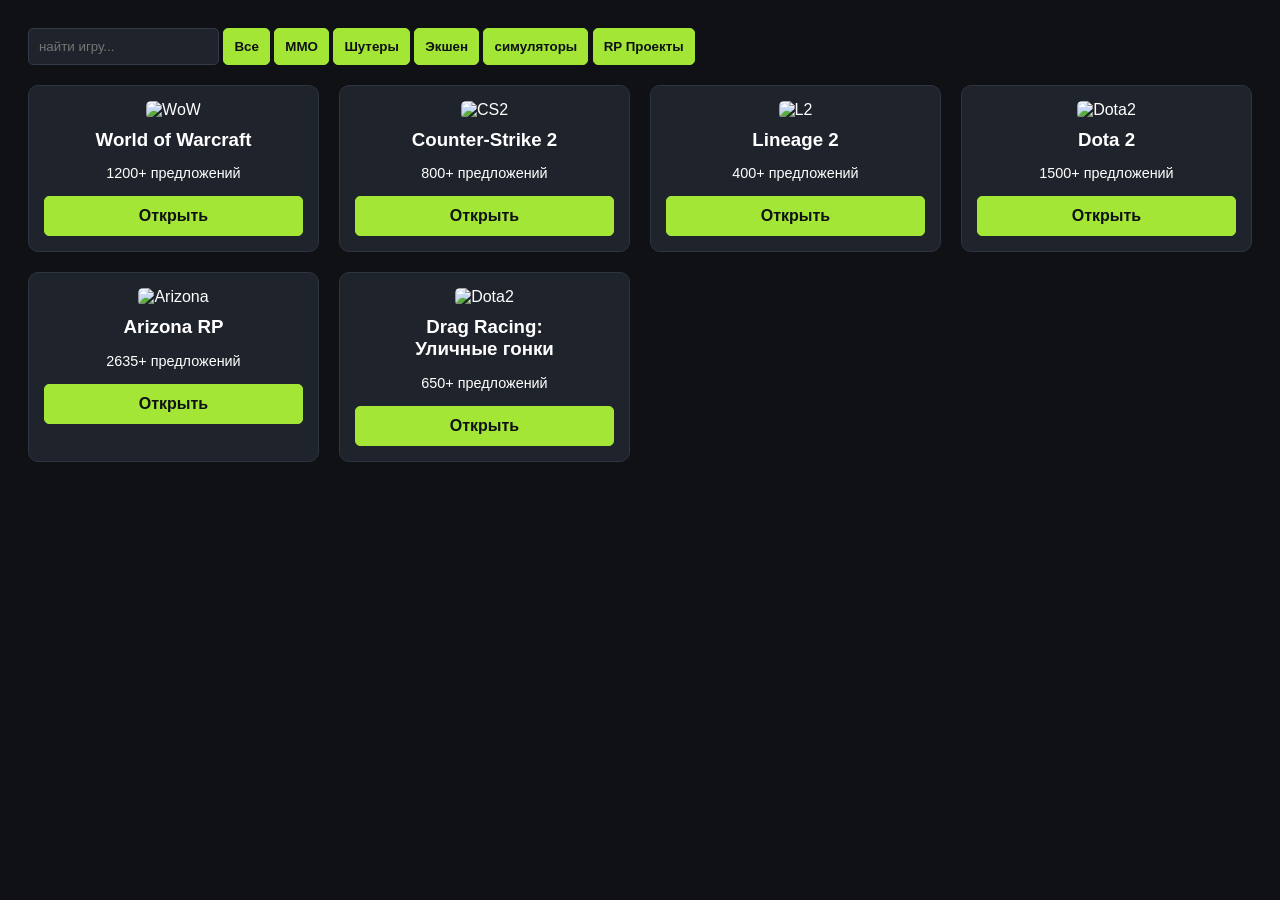
==== index.html @ 4b2c0b20 "Create index.html" ====
<!DOCTYPE html>
<html lang="en">
<head>
    <meta charset="UTF-8">
    <meta name="viewport" content="width=device-width, initial-scale=1.0">
    <title>catalog</title>
    <link rel="stylesheet" href="style.css">
</head>
<body>
    
   
    <div class="panel">
        <input type="text" id="search" placeholder="найти игру..."> 
        <button class="btn" id="active">Все</button>
        <button class="btn">MMO</button>
        <button class="btn">Шутеры</button>
        <button class="btn">Экшен</button>
        <button class="btn">симуляторы</button>
        <button class="btn">RP Проекты</button>
    </div>


    <div class="catalog">
        
        <div class="card">
            <img src="https://placeholder.com" alt="WoW">
            <h3>World of Warcraft</h3>
            <p>1200+ предложений</p>
            <a href="#"class="btn">Открыть</a>
        </div>


        <div class="card">
            <img src="https://placeholder.com" alt="CS2">
            <h3>Counter-Strike 2</h3>
            <p>800+ предложений</p>
            <a href="#" class="btn">Открыть</a>
        </div>

        
        <div class="card">
            <img src="https://placeholder.com" alt="L2">
            <h3>Lineage 2</h3>
            <p>400+ предложений</p>
            <a href="#" class="btn">Открыть</a>
        </div>


        <div class="card">
            <img src="https://placeholder.com" alt="Dota2">
            <h3>Dota 2</h3>
            <p>1500+ предложений</p>
            <a href="#" class="btn">Открыть</a>
        </div>

        <div class="card">
            <img src="https://placeholder.com" alt="Arizona">
            <h3>Arizona RP</h3>
            <p>2635+ предложений</p>
            <a href="#" class="btn">Открыть</a>
        </div>

        <div class="card">
            <img src="https://placeholder.com" alt="Dota2">
            <h3>Drag Racing:<br>Уличные гонки</h3>
            <p>650+ предложений</p>
            <a href="#" class="btn">Открыть</a>
        </div>
    </div>

        

</body>
</html>
---- style.css ----
body {
    background: #0f1115; 
    color: #fff;
    font-family: sans-serif;
    padding: 20px;
}


.panel {
    margin-bottom: 20px;
}

#search, .btn {
    padding: 10px;
    background: #1f232b;
    color: #fff;
    border: 1px solid #333a47;
    border-radius: 5px;
    cursor: pointer;
    outline: none;
}


#search:focus {
    border-color: #a3e635;
}


.btn .active {
    background: #42453e; 
    color: #0f1115; 
    font-weight: bold;
    border-color: #a3e635;
    transition: 1s;
}

.btn {
    background: #a3e635; 
    color: #0f1115; 
    font-weight: bold;
    border-color: #a3e635;
    transition: 0.8s;
}


.catalog {
    display: grid;
    grid-template-columns: repeat(auto-fill, minmax(250px, 1fr));
    gap: 20px;
}


.card {
    background: #1f232b;
    padding: 15px;
    border-radius: 10px;
    text-align: center;
    border: 1px solid #2d3442;
}

.card img {
    width: 100%;
    border-radius: 5px;
}

.card h3 {
    margin: 10px 0 5px 0;
}

.card p {
    color: #ffffff; 
    margin-bottom: 15px;
    font-size: 0.9rem;
}

.card a {
    display: block;
    background: #a3e635;
    color: #0f1115;
    text-decoration: none;
    padding: 10px;
    border-radius: 5px;
    font-weight: bold;
}

.btn:hover{
    box-shadow: 0 0 20px #93e202b0;
    transition: 0.9s;
}
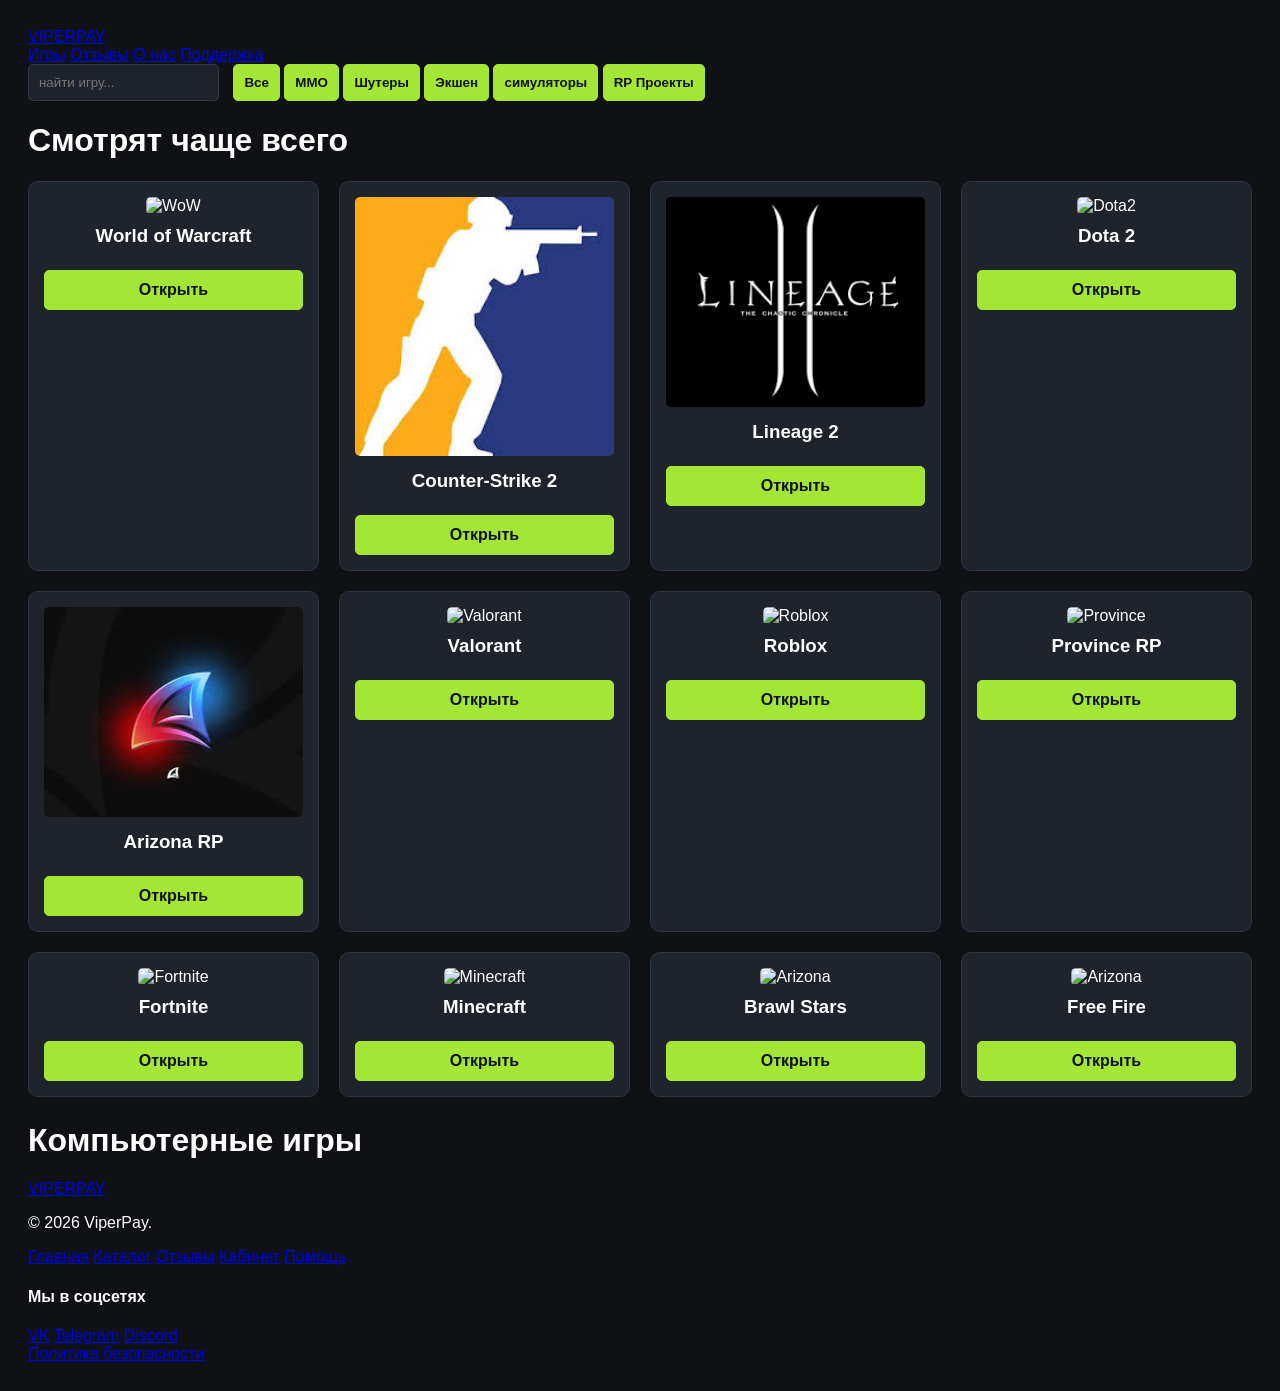
==== commit 1bde32f4: "Update index.html" ====
--- a/index.html
+++ b/index.html
@@ -3,72 +3,171 @@
 <head>
     <meta charset="UTF-8">
     <meta name="viewport" content="width=device-width, initial-scale=1.0">
+    <meta name="view-transition" content="same-origin">
     <title>catalog</title>
     <link rel="stylesheet" href="style.css">
 </head>
 <body>
     
-   
+    <header class="header">
+        <div class="wrap">
+            <div class="left">
+                <a href="index.html" class="logo">VIPER<span>PAY</span></a>
+                <nav class="nav">
+                    <a href="https://slavarubius.github.io/Project_Slava/" class="link">Игры</a>
+                    <a href="feedback.html" class="link">Отзывы</a>
+                    <a href="#about" class="link">О нас</a>
+                    <a href="help.html" class="link">Поддержка</a>
+                </nav>
+            </div>
+    </header>
+
+
+  
     <div class="panel">
-        <input type="text" id="search" placeholder="найти игру..."> 
-        <button class="btn" id="active">Все</button>
-        <button class="btn">MMO</button>
+        
+      <input type="text" id="search" placeholder="найти игру..."> 
+        <button class="btn" id="active" style="margin-left: 10px;">Все</button>
+        <button class="btn">MMO</button>  
         <button class="btn">Шутеры</button>
-        <button class="btn">Экшен</button>
-        <button class="btn">симуляторы</button>
-        <button class="btn">RP Проекты</button>
+        <button class="btn">Экшен</button> 
+        <button class="btn">симуляторы</button> 
+        <button class="btn">RP Проекты</button> 
     </div>
 
+    <div class="Popular-games">
+        <H1>Смотрят чаще всего</H1>
+    </div>
+    <section class="catalog">     
+            <div class="card">
+             <img class="img" src="https://upload.wikimedia.org/wikipedia/ru/8/85/World_of_Warcraft_Classic_Logo.png" alt="WoW">
+                <h3>World of Warcraft</h3>
+                  <br>
+                <a href="#"class="btn">Открыть</a>
+            </div>
 
-    <div class="catalog">
-        
-        <div class="card">
-            <img src="https://placeholder.com" alt="WoW">
-            <h3>World of Warcraft</h3>
-            <p>1200+ предложений</p>
-            <a href="#"class="btn">Открыть</a>
+
+            <div class="card">
+                <img  class="img" src="[data-uri]" alt="CS2">
+                <h3>Counter-Strike 2</h3>
+                 <br>
+                <a href="#" class="btn">Открыть</a>
+            </div>
+
+            
+            <div class="card">
+                <img class="img" src="[data-uri]" alt="L2">
+                <h3>Lineage 2</h3>
+                 <br>
+                <a href="#" class="btn">Открыть</a>
+            </div>
+
+
+            <div class="card">
+                <img class="img" src="https://fonzon.club/uploads/posts/2022-01/1643559161_3-fonzon-club-p-dota-2-logo-png-prozrachnii-fon-10.jpg" alt="Dota2">
+                <h3>Dota 2</h3>
+                 <br>
+                <a href="#" class="btn">Открыть</a>
+            </div>
+
+            <div class="card">
+                <img class="img" src="[data-uri]" alt="Arizona">
+                <h3>Arizona RP</h3>
+                 <br>
+                <a href="#" class="btn">Открыть</a>
+            </div>
+
+            <div class="card">
+                <img class="img" src="https://png.klev.club/uploads/posts/2024-06/png-klev-club-rgan-p-valorant-znachok-png-5.png" alt="Valorant">
+                <h3>Valorant</h3> <br>
+                <a href="#" class="btn">Открыть</a>
+            </div>  
+
+            <div class="card">
+                <img class="img" src="https://encrypted-tbn0.gstatic.com/images?q=tbn:ANd9GcQMB0Ao48cVTrqY8vsLIRuGpbo5q9lu9hfQsw&s" alt="Roblox">
+                <h3>Roblox</h3> <br>
+                <a href="#" class="btn">Открыть</a>
+            </div>  
+
+            <div class="card">
+                <img class="img" src="https://i.ytimg.com/vi/LfXnU1hqDgE/maxresdefault.jpg" alt="Province">
+                <h3>Province RP</h3> <br>
+                <a href="#" class="btn">Открыть</a>
+            </div>  
+
+            <div class="card">
+                <img class="img" src="https://avatars.mds.yandex.net/i?id=728f908ea3b6085f524be72171b71896e7c4beca-13312065-images-thumbs&n=13" alt="Fortnite">
+                <h3>Fortnite</h3> <br>
+                <a href="#" class="btn">Открыть</a>
+            </div>  
+
+            <div class="card">
+                <img class="img" src="https://preview.redd.it/variations-to-the-minecraft-logo-v0-0dzqovtefeqd1.png?width=1080&crop=smart&auto=webp&s=e5fe1b8b9ab1a689dd6059f087caca969401592f" alt="Minecraft">
+                <h3>Minecraft</h3> <br>
+                <a href="#" class="btn">Открыть</a>
+            </div>  
+            
+            <div class="card">
+                <img class="img" src="https://i.playerok.com/GyNqXXlEl8W5LKMbXSXxcNw9E55RInogqVWW5LWoE-E/rs:fill:0:2000:0/g:no/quality:99/czM6Ly9wbGF5ZXJvay8vaW1hZ2VzLzFmMTNlNTljLTNlOTYtNjNhMC1lZTJhLTUxYzk3M2U0NjAyZC53ZWJw.png" alt="Arizona">
+                <h3>Brawl Stars</h3>
+                 <br>
+                <a href="#" class="btn">Открыть</a>
+            </div>
+
+            <div class="card">
+                <img class="img" src="https://i.playerok.com/Ej0QDYqDrho1A6PcsnWP2-ifBscHA1a0pT4KQ4JDSMA/rs:fill:0:2000:0/g:no/quality:99/czM6Ly9wbGF5ZXJvay8vaW1hZ2VzLzFmMTM5OTQxLTAzNzItNmFmMC03Mzg5LTM2MTVkOTIyOTE4My53ZWJw.png" alt="Arizona">
+                <h3>Free Fire</h3>
+                 <br>
+                <a href="#" class="btn">Открыть</a>
+            </div>
+    </section>
+        <div style="margin-top: 25px;"   class="Popular-games">
+            <H1>Компьютерные игры</H1>
         </div>
 
-
-        <div class="card">
-            <img src="https://placeholder.com" alt="CS2">
-            <h3>Counter-Strike 2</h3>
-            <p>800+ предложений</p>
-            <a href="#" class="btn">Открыть</a>
-        </div>
-
-        
-        <div class="card">
-            <img src="https://placeholder.com" alt="L2">
-            <h3>Lineage 2</h3>
-            <p>400+ предложений</p>
-            <a href="#" class="btn">Открыть</a>
-        </div>
+    <section class>
 
 
-        <div class="card">
-            <img src="https://placeholder.com" alt="Dota2">
-            <h3>Dota 2</h3>
-            <p>1500+ предложений</p>
-            <a href="#" class="btn">Открыть</a>
+
+
+
+
+
+
+
+
+
+
+
+
+    </section>
+   
+    <footer class="footer">
+        <div class="wrap">
+            <div class="info">
+                <a href="index.html" class="logo">VIPER<span>PAY</span></a>
+                <p class="copy">© 2026 ViperPay.</p>
+            </div>
+            
+            <div class="pages">
+                <a href="index.html">Главная</a>
+                <a href="catalog.html">Каталог</a>
+                <a href="feedback.html">Отзывы</a>
+                <a href="akk.html">Кабинет</a>
+                <a href="help.html">Помощь</a>
+            </div>
+
+            <div class="social">
+                <h4>Мы в соцсетях</h4>
+                <div class="icons">
+                    <a href="#">VK</a>
+                    <a href="#">Telegram</a>
+                    <a href="#">Discord</a>
+                </div>
+                <a href="#" class="policy">Политика безопасности</a>
+            </div>
         </div>
-
-        <div class="card">
-            <img src="https://placeholder.com" alt="Arizona">
-            <h3>Arizona RP</h3>
-            <p>2635+ предложений</p>
-            <a href="#" class="btn">Открыть</a>
-        </div>
-
-        <div class="card">
-            <img src="https://placeholder.com" alt="Dota2">
-            <h3>Drag Racing:<br>Уличные гонки</h3>
-            <p>650+ предложений</p>
-            <a href="#" class="btn">Открыть</a>
-        </div>
-    </div>
-
-        
+    </footer>     
 
 </body>
 </html>
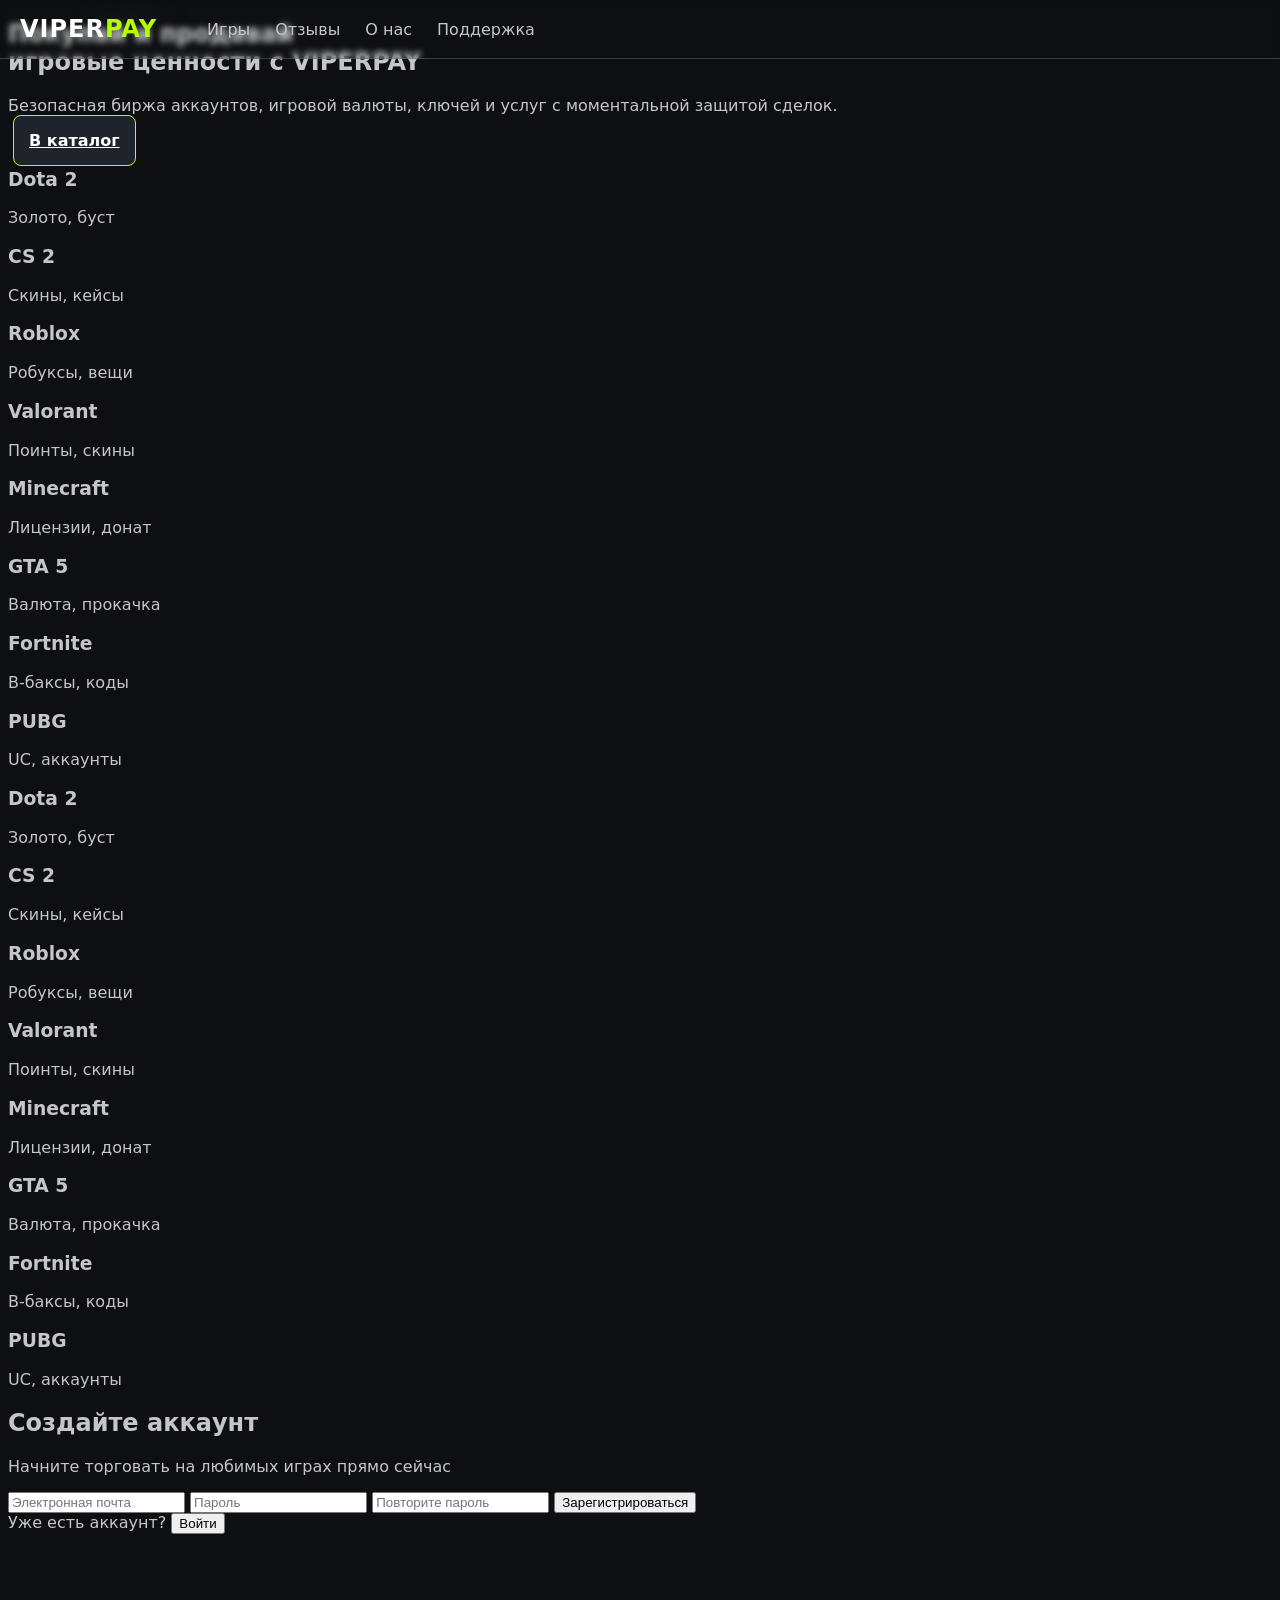
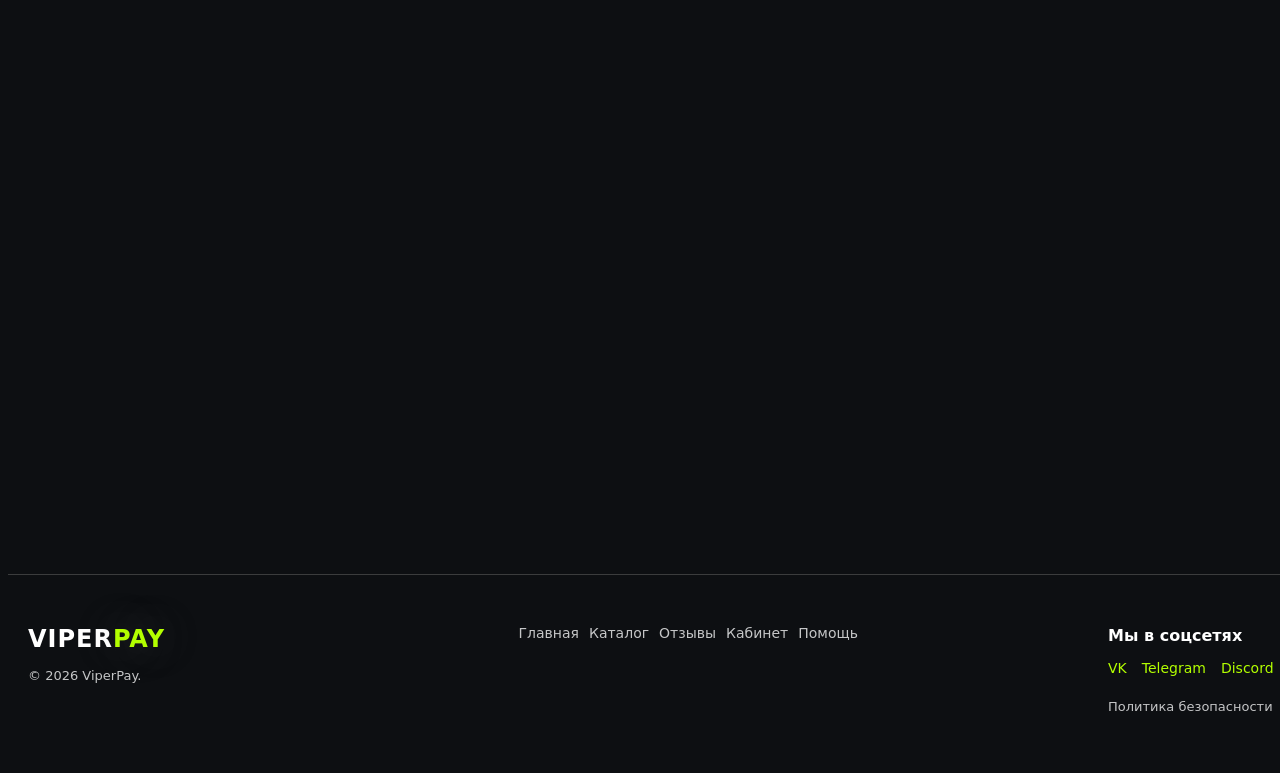
==== commit 5558cfa7: "Create index.html" ====
--- a/index.html
+++ b/index.html
@@ -4,17 +4,28 @@
     <meta charset="UTF-8">
     <meta name="viewport" content="width=device-width, initial-scale=1.0">
     <meta name="view-transition" content="same-origin">
-    <title>catalog</title>
+    <title>Document</title>
+</head>
+<body>
+
+
+    <!DOCTYPE html>
+<html lang="ru">
+<head>
+    <meta charset="UTF-8">
+    <meta name="viewport" content="width=device-width, initial-scale=1.0">
+    <title>ViperPay — Биржа игровых аккаунтов</title>
     <link rel="stylesheet" href="style.css">
 </head>
 <body>
-    
+
+    <!-- Шапка сайта -->
     <header class="header">
         <div class="wrap">
             <div class="left">
                 <a href="index.html" class="logo">VIPER<span>PAY</span></a>
                 <nav class="nav">
-                    <a href="https://slavarubius.github.io/Project_Slava/" class="link">Игры</a>
+                    <a href="catalog.html" class="link">Игры</a>
                     <a href="feedback.html" class="link">Отзывы</a>
                     <a href="#about" class="link">О нас</a>
                     <a href="help.html" class="link">Поддержка</a>
@@ -22,126 +33,74 @@
             </div>
     </header>
 
-
-  
-    <div class="panel">
-        
-      <input type="text" id="search" placeholder="найти игру..."> 
-        <button class="btn" id="active" style="margin-left: 10px;">Все</button>
-        <button class="btn">MMO</button>  
-        <button class="btn">Шутеры</button>
-        <button class="btn">Экшен</button> 
-        <button class="btn">симуляторы</button> 
-        <button class="btn">RP Проекты</button> 
-    </div>
-
-    <div class="Popular-games">
-        <H1>Смотрят чаще всего</H1>
-    </div>
-    <section class="catalog">     
-            <div class="card">
-             <img class="img" src="https://upload.wikimedia.org/wikipedia/ru/8/85/World_of_Warcraft_Classic_Logo.png" alt="WoW">
-                <h3>World of Warcraft</h3>
-                  <br>
-                <a href="#"class="btn">Открыть</a>
-            </div>
-
-
-            <div class="card">
-                <img  class="img" src="[data-uri]" alt="CS2">
-                <h3>Counter-Strike 2</h3>
-                 <br>
-                <a href="#" class="btn">Открыть</a>
-            </div>
-
-            
-            <div class="card">
-                <img class="img" src="[data-uri]" alt="L2">
-                <h3>Lineage 2</h3>
-                 <br>
-                <a href="#" class="btn">Открыть</a>
-            </div>
-
-
-            <div class="card">
-                <img class="img" src="https://fonzon.club/uploads/posts/2022-01/1643559161_3-fonzon-club-p-dota-2-logo-png-prozrachnii-fon-10.jpg" alt="Dota2">
-                <h3>Dota 2</h3>
-                 <br>
-                <a href="#" class="btn">Открыть</a>
-            </div>
-
-            <div class="card">
-                <img class="img" src="[data-uri]" alt="Arizona">
-                <h3>Arizona RP</h3>
-                 <br>
-                <a href="#" class="btn">Открыть</a>
-            </div>
-
-            <div class="card">
-                <img class="img" src="https://png.klev.club/uploads/posts/2024-06/png-klev-club-rgan-p-valorant-znachok-png-5.png" alt="Valorant">
-                <h3>Valorant</h3> <br>
-                <a href="#" class="btn">Открыть</a>
-            </div>  
-
-            <div class="card">
-                <img class="img" src="https://encrypted-tbn0.gstatic.com/images?q=tbn:ANd9GcQMB0Ao48cVTrqY8vsLIRuGpbo5q9lu9hfQsw&s" alt="Roblox">
-                <h3>Roblox</h3> <br>
-                <a href="#" class="btn">Открыть</a>
-            </div>  
-
-            <div class="card">
-                <img class="img" src="https://i.ytimg.com/vi/LfXnU1hqDgE/maxresdefault.jpg" alt="Province">
-                <h3>Province RP</h3> <br>
-                <a href="#" class="btn">Открыть</a>
-            </div>  
-
-            <div class="card">
-                <img class="img" src="https://avatars.mds.yandex.net/i?id=728f908ea3b6085f524be72171b71896e7c4beca-13312065-images-thumbs&n=13" alt="Fortnite">
-                <h3>Fortnite</h3> <br>
-                <a href="#" class="btn">Открыть</a>
-            </div>  
-
-            <div class="card">
-                <img class="img" src="https://preview.redd.it/variations-to-the-minecraft-logo-v0-0dzqovtefeqd1.png?width=1080&crop=smart&auto=webp&s=e5fe1b8b9ab1a689dd6059f087caca969401592f" alt="Minecraft">
-                <h3>Minecraft</h3> <br>
-                <a href="#" class="btn">Открыть</a>
-            </div>  
-            
-            <div class="card">
-                <img class="img" src="https://i.playerok.com/GyNqXXlEl8W5LKMbXSXxcNw9E55RInogqVWW5LWoE-E/rs:fill:0:2000:0/g:no/quality:99/czM6Ly9wbGF5ZXJvay8vaW1hZ2VzLzFmMTNlNTljLTNlOTYtNjNhMC1lZTJhLTUxYzk3M2U0NjAyZC53ZWJw.png" alt="Arizona">
-                <h3>Brawl Stars</h3>
-                 <br>
-                <a href="#" class="btn">Открыть</a>
-            </div>
-
-            <div class="card">
-                <img class="img" src="https://i.playerok.com/Ej0QDYqDrho1A6PcsnWP2-ifBscHA1a0pT4KQ4JDSMA/rs:fill:0:2000:0/g:no/quality:99/czM6Ly9wbGF5ZXJvay8vaW1hZ2VzLzFmMTM5OTQxLTAzNzItNmFmMC03Mzg5LTM2MTVkOTIyOTE4My53ZWJw.png" alt="Arizona">
-                <h3>Free Fire</h3>
-                 <br>
-                <a href="#" class="btn">Открыть</a>
-            </div>
-    </section>
-        <div style="margin-top: 25px;"   class="Popular-games">
-            <H1>Компьютерные игры</H1>
-        </div>
-
-    <section class>
+ 
 
 
 
+    <main class="main">
+        
+        
+        <section class="hero">
+          <div class="box">
+             <h1>Покупай и продавай <br> игровые ценности  с VIPER<span>PAY</span></h1>
+             <p>Безопасная биржа аккаунтов, игровой валюты, ключей и услуг с моментальной защитой сделок.</p>
+             <a href="https://slavarubius.github.io/Project_Slava" class="btn">В каталог</a>
+          </div>
+        </section>
+
+       
+        <section class="games">
+            <div class="line">
+          
+                <div class="track">
+                    <div class="item"><h3>Dota 2</h3><p>Золото, буст</p></div>
+                    <div class="item"><h3>CS 2</h3><p>Скины, кейсы</p></div>
+                    <div class="item"><h3>Roblox</h3><p>Робуксы, вещи</p></div>
+                    <div class="item"><h3>Valorant</h3><p>Поинты, скины</p></div>
+                    <div class="item"><h3>Minecraft</h3><p>Лицензии, донат</p></div>
+                    <div class="item"><h3>GTA 5</h3><p>Валюта, прокачка</p></div>
+                    <div class="item"><h3>Fortnite</h3><p>В-баксы, коды</p></div>
+                    <div class="item"><h3>PUBG</h3><p>UC, аккаунты</p></div>
+                </div>
+           
+                <div class="track">
+                    <div class="item"><h3>Dota 2</h3><p>Золото, буст</p></div>
+                    <div class="item"><h3>CS 2</h3><p>Скины, кейсы</p></div>
+                    <div class="item"><h3>Roblox</h3><p>Робуксы, вещи</p></div>
+                    <div class="item"><h3>Valorant</h3><p>Поинты, скины</p></div>
+                    <div class="item"><h3>Minecraft</h3><p>Лицензии, донат</p></div>
+                    <div class="item"><h3>GTA 5</h3><p>Валюта, прокачка</p></div>
+                    <div class="item"><h3>Fortnite</h3><p>В-баксы, коды</p></div>
+                    <div class="item"><h3>PUBG</h3><p>UC, аккаунты</p></div>
+                </div>
+            </div>
+        </section>
 
 
+     
+        <section class="auth">
+            <div class="form">
+                <h1>Создайте аккаунт</h1>
+                <p>Начните торговать на любимых играх прямо сейчас</p>
+                
+                <form action="#" method="POST">
+                    <input type="email" placeholder="Электронная почта" required>
+                    <input type="password" placeholder="Пароль" required>
+                    <input type="password" placeholder="Повторите пароль" required>
+                    <button type="submit" class="submit">Зарегистрироваться</button>
+                    <div class="login">
+                </form>
+            </div>
+
+            <div class="login">
+                <span>Уже есть аккаунт?</span>
+                <button type="button" class="in">Войти</button>
+            </div>
+        </section>
+
+    </main>
 
 
-
-
-
-
-
-
-
-    </section>
-   
     <footer class="footer">
         <div class="wrap">
             <div class="info">
@@ -167,7 +126,15 @@
                 <a href="#" class="policy">Политика безопасности</a>
             </div>
         </div>
-    </footer>     
+    </footer>
+
+    
+</body>
+</html>
 
 </body>
 </html>
+
+
+
+
--- a/style.css
+++ b/style.css
@@ -1,29 +1,104 @@
+html {
+    scroll-behavior: smooth;
+}
 
 body {
-    background: #0f1115; 
-    color: #fff;
+
     font-family: sans-serif;
     padding: 20px;
-}
-
+    min-width: 450px;
+    background-color: #0d0f12;
+    color: #c5c6c7;
+    font-family: system-ui, sans-serif;
+    overflow-x: hidden;
+}
+
+
+.header { 
+    background-color:  #040505be;
+    border-bottom: 1px solid #64646488;
+    position: fixed;
+    top: 0;
+    left: 0;
+    width: 100%;
+    z-index: 100;
+    position: left; 
+     background-color: rgba(255, 255, 255, 0); 
+  backdrop-filter: blur(3px); 
+  -webkit-backdrop-filter: blur(20px); 
+  
+}
+.header .wrap {
+    max-width: 50000px;
+    margin: 0 auto;
+    padding: 15px 20px;
+    display: flex;
+    justify-content: space-between;
+    align-items: center;
+}
+.header .left {
+    display: flex;
+    align-items: center;
+    gap: 50px;
+}
+.logo {
+    font-size: 24px;
+    font-weight: 800;
+    color: #ffffff;
+    text-decoration: none;
+    letter-spacing: 1px;
+}
+.logo span {
+    color: #b3ff00;
+    text-shadow: 0 0 40px rgba(131, 131, 131, 0.432);
+}
+.nav {
+    display: flex;
+    gap: 25px;
+}
+.link {
+    color: #c5c6c7;
+    text-decoration: none;
+    font-weight: 500;
+    transition: color 0.3s;
+}
+.link:hover {
+    color: #b3ff00;
+}
 
 .panel {
-    margin-bottom: 20px;
+    margin-top: 90px;
+}
+
+    
+
+
+.Popular-games H1 {
+    font-size: 24px;
+    font-weight: 800;
+    color: #ffffff;
+    text-decoration: none;
+    letter-spacing: 1px;
 }
 
 #search, .btn {
-    padding: 10px;
+    padding: 15px;
     background: #1f232b;
     color: #fff;
     border: 1px solid #333a47;
     border-radius: 5px;
     cursor: pointer;
     outline: none;
+    margin-left: 5px;
+    transition: 0.7s;
 }
 
 
 #search:focus {
-    border-color: #a3e635;
+    border-color:  #b3ff00;
+    padding: 21px;
+  transition: 0.5s;
+  box-shadow:0 0 20px #b3ff006b;
 }
 
 
@@ -31,16 +106,26 @@
     background: #42453e; 
     color: #0f1115; 
     font-weight: bold;
-    border-color: #a3e635;
+    border-color:  #b3ff00;
     transition: 1s;
 }
 
 .btn {
-    background: #a3e635; 
-    color: #0f1115; 
+    background: transparent;
+    gap: 20%;
+    color:  #ffffff;
+    padding: 15px;
+    border-radius: 8px;
+    font-size: 16px;
+    cursor: pointer;
+    transition:  0.6s;
+    font-weight: 800;
+    background: #1f232b ; 
+    color: #ffffff; 
     font-weight: bold;
-    border-color: #a3e635;
+    border-color:  #b3ff00;
     transition: 0.8s;
+   margin-right: 8px;
 }
 
 
@@ -48,13 +133,37 @@
     display: grid;
     grid-template-columns: repeat(auto-fill, minmax(250px, 1fr));
     gap: 20px;
-}
-
-
+    margin-top: 25px;
+    
+}
+.img { 
+width: 259.44px;
+height: 125px;
+border-radius: 40%;
+mix-blend-mode: lighten;
+}
+.card .btn{
+    display: flex;
+    margin-top: 45px;
+    justify-content: center;
+    background: transparent;
+    color:  #ffffff;
+    padding: 14px;
+    border-radius: 12px;
+    font-size: 16px;
+    cursor: pointer;
+    transition:  0.5s;
+    font-weight: 800;
+   
+}
+.btn{
+    transition: 0.9s;
+
+}
 .card {
     background: #1f232b;
     padding: 15px;
-    border-radius: 10px;
+    border-radius: 18px;
     text-align: center;
     border: 1px solid #2d3442;
 }
@@ -76,15 +185,108 @@
 
 .card a {
     display: block;
-    background: #a3e635;
+    background:  #b3ff00;
     color: #0f1115;
     text-decoration: none;
     padding: 10px;
     border-radius: 5px;
     font-weight: bold;
 }
+/*ПОДВАЛ*/
+.footer {
+    background-color: #0d0f12;
+    border-top: 1px solid #64646488;
+    padding: 50px 20px;
+    margin-top: 50%;
+    width: 100%;
+    min-width: 1200px;
+}
+.footer .wrap {
+    max-width: 1300px;
+    margin: 0 auto;
+    display: flex;
+    justify-content: space-between;
+    gap: 40px;
+    flex-wrap: wrap;
+}
+.footer h4 {
+    color: #ffffff;
+    margin-bottom: 15px;
+}
+.info {
+    flex: 1;
+    min-width: 200px;
+}
+.copy {
+    margin-top: 15px;
+    font-size: 13px;
+}
+.pages {
+    flex: 1.22;
+    display: flex;
+    flex-direction: row;
+    gap: 10px;
+    min-width: 150px;
+}
+.pages a {
+    color: #c5c6c7;
+    text-decoration: none;
+    font-size: 14px;
+    transition: color 0.3s;
+}
+.pages a:hover {
+    color:  #b3ff00;
+}
+.social {
+    flex: -1;
+    min-width: 200px;
+    margin-top: -20px;
+}
+.icons {
+    display: flex;
+    gap: 15px;
+    margin-bottom: 20px;
+}
+.icons a {
+    color:  #b3ff00;
+    text-decoration: none;
+    font-size: 14px;
+}
+.policy {
+    font-size: 13px;
+    color: #c5c6c7;
+    text-decoration: none;
+}
+.policy:hover {
+    color:  #b3ff00;
+}
+
+html, body {
+  margin: 10;
+  padding: 0;
+  width: 100%;
+}
 
 .btn:hover{
     box-shadow: 0 0 20px #93e202b0;
-    transition: 0.9s;
-}
+    transition: 0.5s;
+}
+
+@media (max-width: 768px) {
+    .nav {
+        display: none;
+        min-width: 700px;
+          width: 100%;
+    display: flex;
+    overflow-x: auto;       /* Включает горизонтальную прокрутку */
+    white-space: nowrap;    /* Запрещает ссылкам переноситься на новую строку */
+    padding-bottom: 5px;    /* Отступ для удобства скролла */
+    -webkit-overflow-scrolling: touch; /* Плавный скролл на iOS */
+    }
+    .hero h1 {
+        font-size: 30px;
+    }
+    .footer .wrap {
+        flex-direction: column;
+    }
+}
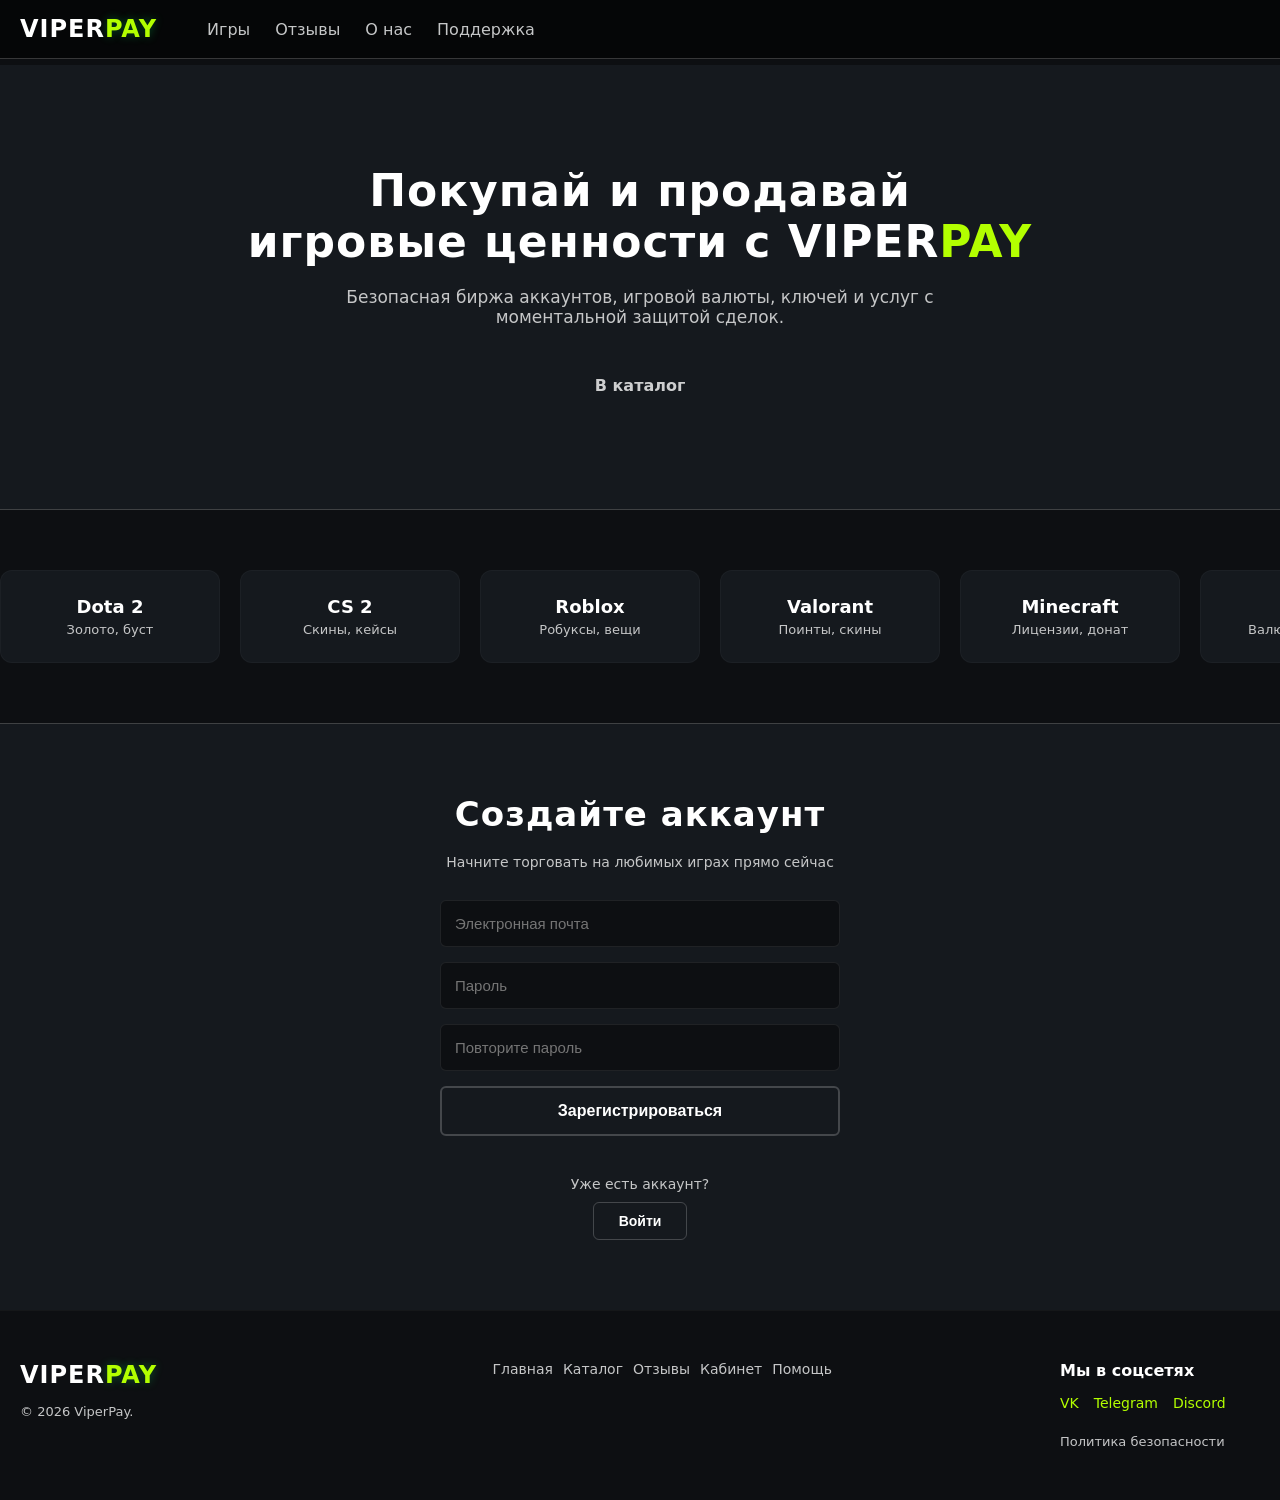
==== commit 4fb85afb: "Update index.html" ====
--- a/index.html
+++ b/index.html
@@ -44,7 +44,7 @@
           <div class="box">
              <h1>Покупай и продавай <br> игровые ценности  с VIPER<span>PAY</span></h1>
              <p>Безопасная биржа аккаунтов, игровой валюты, ключей и услуг с моментальной защитой сделок.</p>
-             <a href="https://slavarubius.github.io/Project_Slava" class="btn">В каталог</a>
+             <a href="catalog.html" class="btn">В каталог</a>
           </div>
         </section>
 
@@ -138,3 +138,6 @@
 
 
 
+
+
+
--- a/style.css
+++ b/style.css
@@ -1,20 +1,20 @@
+
+* {
+    margin: 0;
+    padding: 0;
+    box-sizing: border-box;
+}
+
+body {
+    background-color: #0d0f12;
+    color: #c5c6c7;
+    font-family: system-ui, sans-serif;
+    overflow-x: hidden;
+}
 html {
     scroll-behavior: smooth;
 }
-
-body {
-
-    font-family: sans-serif;
-    padding: 20px;
-    min-width: 450px;
-    background-color: #0d0f12;
-    color: #c5c6c7;
-    font-family: system-ui, sans-serif;
-    overflow-x: hidden;
-}
-
-
-.header { 
+.header {
     background-color:  #040505be;
     border-bottom: 1px solid #64646488;
     position: fixed;
@@ -22,11 +22,7 @@
     left: 0;
     width: 100%;
     z-index: 100;
-    position: left; 
-     background-color: rgba(255, 255, 255, 0); 
-  backdrop-filter: blur(3px); 
-  -webkit-backdrop-filter: blur(20px); 
-  
+ 
 }
 .header .wrap {
     max-width: 50000px;
@@ -50,7 +46,7 @@
 }
 .logo span {
     color: #b3ff00;
-    text-shadow: 0 0 40px rgba(131, 131, 131, 0.432);
+    text-shadow: 0 0 10px rgba(0, 255, 102, 0.3);
 }
 .nav {
     display: flex;
@@ -66,143 +62,222 @@
     color: #b3ff00;
 }
 
-.panel {
-    margin-top: 90px;
-}
-
-    
-
-
-.Popular-games H1 {
-    font-size: 24px;
-    font-weight: 800;
-    color: #ffffff;
+.main {
+    margin-top: 65px;
+}
+
+.hero {
+    background:  #15191e;
+    padding: 100px 20px;
+    text-align: center;
+    border-bottom: 1px solid #64646488;
+}
+
+.hero h1 {
+    font-size: 44px;
+    color: #ffffff;
+    margin-bottom: 20px;
+    font-weight: 800;
     text-decoration: none;
     letter-spacing: 1px;
 }
 
-#search, .btn {
-    padding: 15px;
-    background: #1f232b;
-    color: #fff;
-    border: 1px solid #333a47;
-    border-radius: 5px;
+.hero h1 span {
+    color: #b3ff00;
+    font-size: 44px;
+    font-weight: 800;
+    text-decoration: none;
+    letter-spacing: 1px;
+}
+
+.hero p {
+    max-width: 600px;
+    margin: 0 auto 35px;
+    font-size: 17px;
+}
+
+.btn {
+    display: inline-block;
+    background-color: #00000000 ;
+    color: #ffffffc9;
+    padding: 14px 32px;
+    border-radius: 6px;
+    font-weight: bold;
+    text-decoration: none;
+    transition: 0.7s;
+
+}
+.btn:hover {
+      box-shadow: 0 0 20px #b3ff00;
+    transition: 0.9s;
+    color: #affa00b2;
+}
+
+
+.games {
+    width: 100%;
+    padding: 60px 0;
+    background-color: #0d0f12;
+    overflow: hidden; 
+    position: relative;
+}
+
+.games .line {
+    display: flex;
+    width: max-content;  
+}
+
+.games .track {
+    display: flex;
+    gap: 20px;
+    padding-right: 20px;
+    animation: scroll 45s linear infinite;
+}
+ 
+
+.games .item {
+    background-color: #15191e;
+    border: 1px solid rgba(255, 255, 255, 0.03);
+    padding: 25px 35px;
+    border-radius: 12px;
+    min-width: 220px; 
+    text-align: center;
+    transition: transform 0.3s, border-color 0.3s;
+}
+
+При наведении карточка подсвечивается 
+.games .item:hover {
+    border-color: #b3ff00;
+    transform: translateY(-5px);
+}
+
+.games .item h3 {
+    color: #ffffff;
+    margin-bottom: 5px;
+    font-size: 18px;
+}
+
+.games .item p {
+    font-size: 13px;
+    color: #c5c6c7;
+}
+
+
+
+
+@keyframes scroll {
+    0% {
+        transform: translateX(0);
+    }
+    100% {
+        transform: translateX(-100%);
+    }
+}
+
+
+
+.auth {
+    background-color: #15191e;
+    padding: 70px 20px;
+    border-top: 1px solid #64646488;
+}
+.auth h1 {
+    font-size: 34px;
+    color: #ffffff;
+    margin-bottom: 20px;
+    font-weight: 800;
+    text-decoration: none;
+    letter-spacing: 1px;
+}
+.auth p {
+margin-top: 10px;
+}
+.form {
+    max-width: 400px;
+    margin: 0 auto;
+    text-align: center;
+}
+.form h2 {
+    color: #ffffff;
+    margin-bottom: 10px;
+}
+.form p {
+    margin-bottom: 30px;
+    font-size: 14px;
+}
+.form input {
+    width: 100%;
+    padding: 14px;
+    background-color: #0d0f12;
+    border: 1px solid rgba(255,255,255,0.08);
+    border-radius: 6px;
+    color: #ffffff;
+    margin-bottom: 15px;
+    font-size: 15px;
+    transition: border-color 0.3s;
+}
+.form input:focus {
+    outline: none;
+    border-color:  #b3ff00;
+}
+
+.form .login span {
+    display: block; 
+    font-size: 14px;
+    color: #c5c6c7;
+    margin-bottom: 10px; 
+    margin-top: 20px;
+}
+
+
+.form .login .in {
+    display: inline-block;
+    background: transparent;
+    color: #ffffff;
+    border: 1px solid rgba(255, 255, 255, 0.2);
+    padding: 10px 25px;
+    border-radius: 6px;
+    font-size: 14px;
+    font-weight: 600;
     cursor: pointer;
-    outline: none;
-    margin-left: 5px;
-    transition: 0.7s;
-}
-
-
-#search:focus {
+    transition: all 0.3s;
+}
+
+
+.form .login .in:hover {
     border-color:  #b3ff00;
-    padding: 21px;
-  transition: 0.5s;
-  box-shadow:0 0 20px #b3ff006b;
-}
-
-
-.btn .active {
-    background: #42453e; 
-    color: #0f1115; 
-    font-weight: bold;
-    border-color:  #b3ff00;
-    transition: 1s;
-}
-
-.btn {
-    background: transparent;
-    gap: 20%;
-    color:  #ffffff;
-    padding: 15px;
-    border-radius: 8px;
-    font-size: 16px;
-    cursor: pointer;
-    transition:  0.6s;
-    font-weight: 800;
-    background: #1f232b ; 
-    color: #ffffff; 
-    font-weight: bold;
-    border-color:  #b3ff00;
-    transition: 0.8s;
-   margin-right: 8px;
-}
-
-
-.catalog {
-    display: grid;
-    grid-template-columns: repeat(auto-fill, minmax(250px, 1fr));
-    gap: 20px;
-    margin-top: 25px;
-    
-}
-.img { 
-width: 259.44px;
-height: 125px;
-border-radius: 40%;
-mix-blend-mode: lighten;
-}
-.card .btn{
-    display: flex;
-    margin-top: 45px;
-    justify-content: center;
+    color:  #b3ff00;
+    box-shadow: 0 0 12px rgba(196, 248, 136, 0.712);
+}
+.submit {
+    width: 100%;
     background: transparent;
     color:  #ffffff;
+    border: 2px solid  rgba(255, 255, 255, 0.2);
     padding: 14px;
-    border-radius: 12px;
+    border-radius: 6px;
     font-size: 16px;
+    font-weight: bold;
     cursor: pointer;
-    transition:  0.5s;
-    font-weight: 800;
-   
-}
-.btn{
-    transition: 0.9s;
-
-}
-.card {
-    background: #1f232b;
-    padding: 15px;
-    border-radius: 18px;
-    text-align: center;
-    border: 1px solid #2d3442;
-}
-
-.card img {
-    width: 100%;
-    border-radius: 5px;
-}
-
-.card h3 {
-    margin: 10px 0 5px 0;
-}
-
-.card p {
-    color: #ffffff; 
-    margin-bottom: 15px;
-    font-size: 0.9rem;
-}
-
-.card a {
-    display: block;
-    background:  #b3ff00;
-    color: #0f1115;
-    text-decoration: none;
-    padding: 10px;
-    border-radius: 5px;
-    font-weight: bold;
-}
-/*ПОДВАЛ*/
+    transition: all 0.3s;
+    margin-bottom: 20px;
+    font-weight: 800;
+}
+
+.submit:hover {
+     border-color:  #b3ff00;
+    color:  #b3ff00;
+    box-shadow: 0 0 14px rgba(196, 248, 136, 0.712);
+}
+
+
 .footer {
     background-color: #0d0f12;
-    border-top: 1px solid #64646488;
+    border-top: 1px solid rgba(255,255,255,0.03);
     padding: 50px 20px;
-    margin-top: 50%;
-    width: 100%;
-    min-width: 1200px;
 }
 .footer .wrap {
-    max-width: 1300px;
+    max-width: 40000px;
     margin: 0 auto;
     display: flex;
     justify-content: space-between;
@@ -240,7 +315,6 @@
 .social {
     flex: -1;
     min-width: 200px;
-    margin-top: -20px;
 }
 .icons {
     display: flex;
@@ -261,32 +335,23 @@
     color:  #b3ff00;
 }
 
-html, body {
-  margin: 10;
-  padding: 0;
-  width: 100%;
-}
-
-.btn:hover{
-    box-shadow: 0 0 20px #93e202b0;
-    transition: 0.5s;
-}
-
-@media (max-width: 768px) {
+
+@media (max-width: 800px) {
     .nav {
         display: none;
-        min-width: 700px;
-          width: 100%;
-    display: flex;
-    overflow-x: auto;       /* Включает горизонтальную прокрутку */
-    white-space: nowrap;    /* Запрещает ссылкам переноситься на новую строку */
-    padding-bottom: 5px;    /* Отступ для удобства скролла */
-    -webkit-overflow-scrolling: touch; /* Плавный скролл на iOS */
-    }
-    .hero h1 {
-        font-size: 30px;
+        min-width: 10px;
+          width: 120%;
+    display: flex;
+    overflow-x: auto;       
+    white-space: nowrap;     
+    padding-bottom: 5px;    
+    -webkit-overflow-scrolling: touch; 
     }
     .footer .wrap {
         flex-direction: column;
     }
-}
+    .head {
+        min-width: 720px;
+
+    }
+}
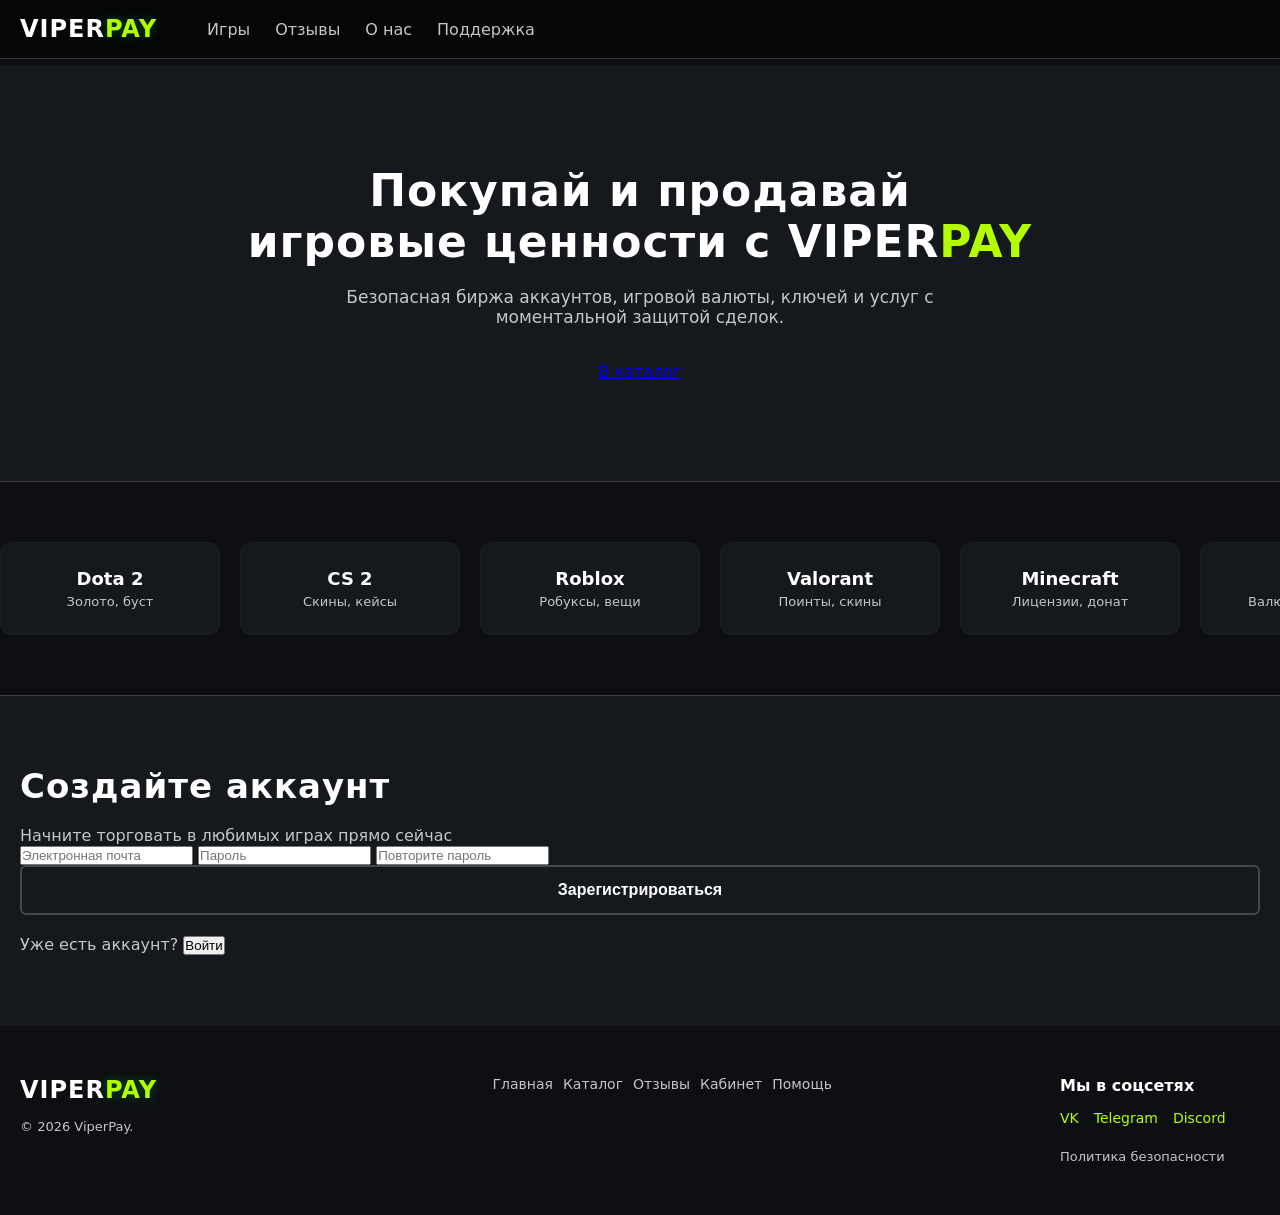
==== commit 7092bd7b: "Update index.html" ====
--- a/index.html
+++ b/index.html
@@ -1,25 +1,15 @@
 <!DOCTYPE html>
-<html lang="en">
+<html lang="ru">
 <head>
     <meta charset="UTF-8">
     <meta name="viewport" content="width=device-width, initial-scale=1.0">
     <meta name="view-transition" content="same-origin">
-    <title>Document</title>
-</head>
-<body>
-
-
-    <!DOCTYPE html>
-<html lang="ru">
-<head>
-    <meta charset="UTF-8">
-    <meta name="viewport" content="width=device-width, initial-scale=1.0">
     <title>ViperPay — Биржа игровых аккаунтов</title>
     <link rel="stylesheet" href="style.css">
 </head>
 <body>
 
-    <!-- Шапка сайта -->
+    <!-- Шапка сайта из каталога -->
     <header class="header">
         <div class="wrap">
             <div class="left">
@@ -31,27 +21,23 @@
                     <a href="help.html" class="link">Поддержка</a>
                 </nav>
             </div>
+        </div>
     </header>
-
- 
-
-
 
     <main class="main">
         
-        
+        <!-- Главный баннер -->
         <section class="hero">
           <div class="box">
-             <h1>Покупай и продавай <br> игровые ценности  с VIPER<span>PAY</span></h1>
+             <h1>Покупай и продавай <br> игровые ценности с VIPER<span>PAY</span></h1>
              <p>Безопасная биржа аккаунтов, игровой валюты, ключей и услуг с моментальной защитой сделок.</p>
-             <a href="catalog.html" class="btn">В каталог</a>
+             <a href="catalog.html" class="btn-hero">В каталог</a>
           </div>
         </section>
-
        
+        <!-- Бегущая строка с играми -->
         <section class="games">
             <div class="line">
-          
                 <div class="track">
                     <div class="item"><h3>Dota 2</h3><p>Золото, буст</p></div>
                     <div class="item"><h3>CS 2</h3><p>Скины, кейсы</p></div>
@@ -62,7 +48,7 @@
                     <div class="item"><h3>Fortnite</h3><p>В-баксы, коды</p></div>
                     <div class="item"><h3>PUBG</h3><p>UC, аккаунты</p></div>
                 </div>
-           
+                <!-- Дубликат трека для непрерывной анимации -->
                 <div class="track">
                     <div class="item"><h3>Dota 2</h3><p>Золото, буст</p></div>
                     <div class="item"><h3>CS 2</h3><p>Скины, кейсы</p></div>
@@ -76,31 +62,29 @@
             </div>
         </section>
 
-
-     
+        <!-- Секция Авторизации/Регистрации -->
         <section class="auth">
-            <div class="form">
+            <div class="form-container">
                 <h1>Создайте аккаунт</h1>
-                <p>Начните торговать на любимых играх прямо сейчас</p>
+                <p class="subtitle">Начните торговать в любимых играх прямо сейчас</p>
                 
-                <form action="#" method="POST">
+                <form action="#" method="POST" class="auth-form">
                     <input type="email" placeholder="Электронная почта" required>
                     <input type="password" placeholder="Пароль" required>
                     <input type="password" placeholder="Повторите пароль" required>
                     <button type="submit" class="submit">Зарегистрироваться</button>
-                    <div class="login">
                 </form>
-            </div>
 
-            <div class="login">
-                <span>Уже есть аккаунт?</span>
-                <button type="button" class="in">Войти</button>
+                <div class="login-prompt">
+                    <span>Уже есть аккаунт?</span>
+                    <button type="button" class="btn-login-toggle">Войти</button>
+                </div>
             </div>
         </section>
 
     </main>
 
-
+    <!-- Подвал сайта -->
     <footer class="footer">
         <div class="wrap">
             <div class="info">
@@ -127,11 +111,7 @@
             </div>
         </div>
     </footer>
-
     
-</body>
-</html>
-
 </body>
 </html>
 
@@ -141,3 +121,4 @@
 
 
 
+
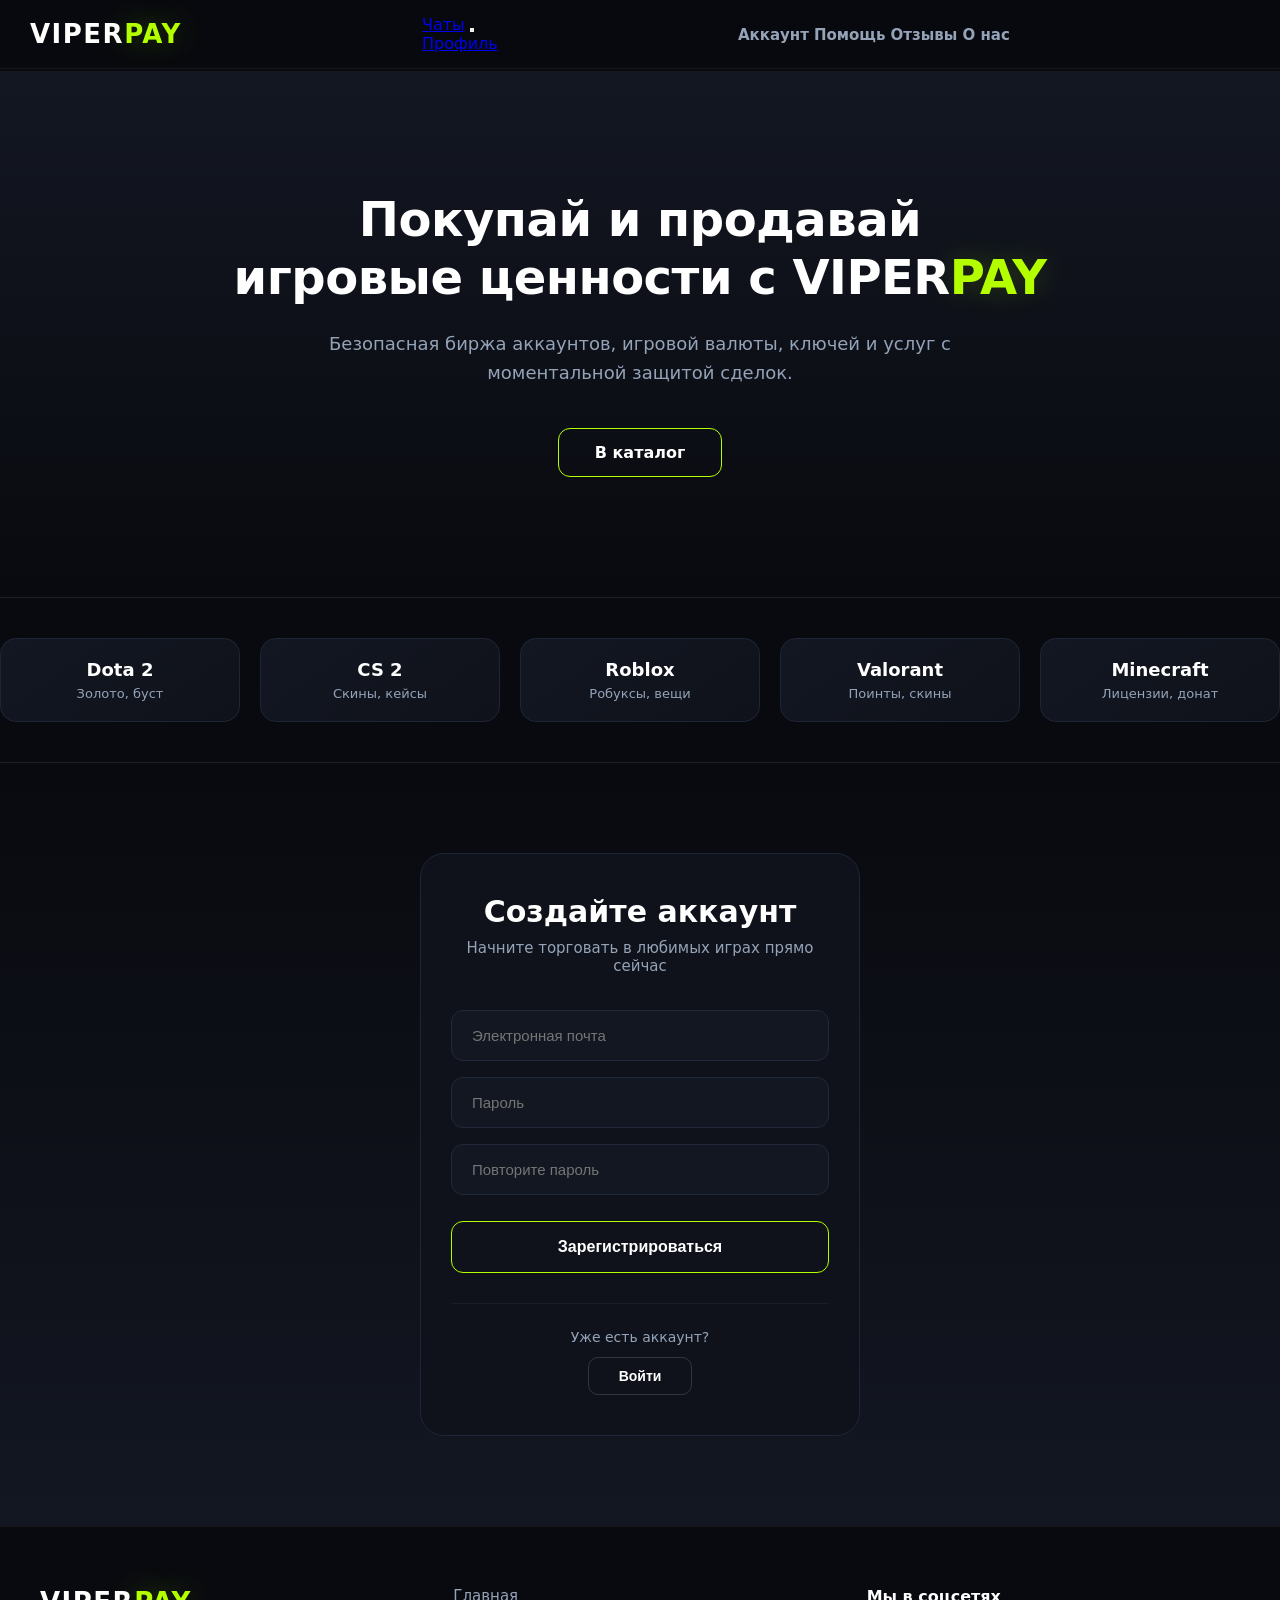
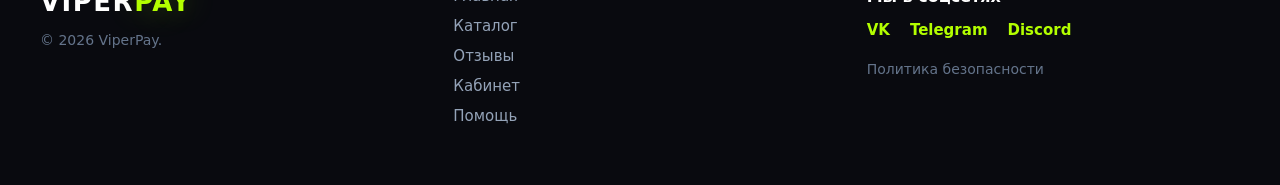
==== commit 95601306: "Update index.html" ====
--- a/index.html
+++ b/index.html
@@ -9,20 +9,48 @@
 </head>
 <body>
 
-    <!-- Шапка сайта из каталога -->
     <header class="header">
         <div class="wrap">
-            <div class="left">
-                <a href="index.html" class="logo">VIPER<span>PAY</span></a>
-                <nav class="nav">
-                    <a href="catalog.html" class="link">Игры</a>
+            <!-- Логотип (чистый текст) -->
+            <a href="index.html" class="logo">VIPER<span>PAY</span></a>
+            
+            <!-- Правая сторона: Чаты // Бургер // Профиль -->
+            <div class="header-right">
+                
+                <!-- Обычная текстовая ссылка на чаты -->
+                <a href="chats.html" class="header-chats">Чаты</a>
+
+                <!-- Кнопка бургера -->
+                <button class="burger" id="burgerBtn" aria-label="Открыть меню">
+                    <span></span>
+                    <span></span>
+                    <span></span>
+                </button>
+
+                <!-- Ссылка на профиль (аккаунт) -->
+                <a href="akk.html" class="header-avatar-link">
+                    <div class="avatar-holder">
+                        <div class="user-avatar-circle"></div>
+                        <span class="avatar-label">Профиль</span>
+                    </div>
+                </a>
+
+            </div>
+
+            <nav class="nav" id="navMenu">
+                <div class="menu-links">
+                    <a href="akk.html" class="link">Аккаунт</a>
+                    <a href="catalog.html"></a>
+                    <a href="help.html" class="link">Помощь</a>
                     <a href="feedback.html" class="link">Отзывы</a>
                     <a href="#about" class="link">О нас</a>
-                    <a href="help.html" class="link">Поддержка</a>
-                </nav>
-            </div>
+                </div>
+            </nav>
+            
+            <div class="menu-overlay" id="menuOverlay"></div>
         </div>
     </header>
+
 
     <main class="main">
         
@@ -84,7 +112,6 @@
 
     </main>
 
-    <!-- Подвал сайта -->
     <footer class="footer">
         <div class="wrap">
             <div class="info">
@@ -112,13 +139,6 @@
         </div>
     </footer>
     
+   <script src="index.js"></script>
 </body>
 </html>
-
-
-
-
-
-
-
-
--- a/style.css
+++ b/style.css
@@ -1,123 +1,150 @@
-
+/* Общие настройки */
 * {
     margin: 0;
     padding: 0;
     box-sizing: border-box;
 }
 
-body {
-    background-color: #0d0f12;
-    color: #c5c6c7;
-    font-family: system-ui, sans-serif;
-    overflow-x: hidden;
-}
 html {
     scroll-behavior: smooth;
 }
+
+body {
+    background-color: #090a0f;
+    color: #e2e8f0;
+    font-family: system-ui, -apple-system, sans-serif;
+    overflow-x: hidden;
+    min-height: 100vh;
+}
+
+/* Шапка сайта (Точь-в-точь как в каталоге) */
 .header {
-    background-color:  #040505be;
-    border-bottom: 1px solid #64646488;
+    background-color: rgba(9, 10, 15, 0.85); 
+    backdrop-filter: blur(20px); 
+    -webkit-backdrop-filter: blur(20px); 
+    border-bottom: 1px solid rgba(255, 255, 255, 0.05);
     position: fixed;
     top: 0;
     left: 0;
     width: 100%;
     z-index: 100;
- 
-}
+}
+
 .header .wrap {
-    max-width: 50000px;
+    max-width: 1400px;
     margin: 0 auto;
-    padding: 15px 20px;
+    padding: 15px 30px; /* Слегка уменьшили отступы, чтобы было компактнее */
     display: flex;
     justify-content: space-between;
     align-items: center;
 }
+
 .header .left {
     display: flex;
     align-items: center;
-    gap: 50px;
-}
+    gap: 40px; /* Уменьшили зазор между лого и меню на средних экранах */
+    width: 100%;
+    justify-content: space-between; /* Расталкивает логотип и ссылки по краям */
+}
+
 .logo {
-    font-size: 24px;
-    font-weight: 800;
-    color: #ffffff;
-    text-decoration: none;
-    letter-spacing: 1px;
-}
+    font-size: 26px;
+    font-weight: 900;
+    color: #ffffff;
+    text-decoration: none;
+    letter-spacing: 1.5px;
+    flex-shrink: 0; /* Запрещаем логотипу сжиматься */
+}
+
 .logo span {
     color: #b3ff00;
-    text-shadow: 0 0 10px rgba(0, 255, 102, 0.3);
-}
+    text-shadow: 0 0 30px rgba(179, 255, 0, 0.3);
+}
+
+/* Меню навигации */
 .nav {
     display: flex;
-    gap: 25px;
-}
+    gap: 25px; /* Чуть компактнее зазоры между ссылками */
+    flex-wrap: nowrap; /* Запрещаем перенос ссылок на вторую строку на ПК! */
+}
+
 .link {
-    color: #c5c6c7;
-    text-decoration: none;
-    font-weight: 500;
-    transition: color 0.3s;
-}
+    color: #94a3b8;
+    text-decoration: none;
+    font-weight: 600;
+    font-size: 15px;
+    transition: color 0.3s ease;
+    white-space: nowrap; /* Запрещаем тексту внутри ссылки биться на 2 строки */
+}
+
 .link:hover {
     color: #b3ff00;
 }
 
+/* Контентная зона */
 .main {
-    margin-top: 65px;
-}
-
+    margin-top: 71px;
+}
+
+/* Секция Hero */
 .hero {
-    background:  #15191e;
-    padding: 100px 20px;
+    background: linear-gradient(180deg, #131722 0%, #090a0f 100%);
+    padding: 120px 40px;
     text-align: center;
-    border-bottom: 1px solid #64646488;
+    border-bottom: 1px solid rgba(255, 255, 255, 0.03);
 }
 
 .hero h1 {
-    font-size: 44px;
-    color: #ffffff;
-    margin-bottom: 20px;
-    font-weight: 800;
-    text-decoration: none;
-    letter-spacing: 1px;
+    font-size: 48px;
+    color: #ffffff;
+    margin-bottom: 24px;
+    font-weight: 900;
+    letter-spacing: -0.5px;
+    line-height: 1.2;
 }
 
 .hero h1 span {
     color: #b3ff00;
-    font-size: 44px;
-    font-weight: 800;
-    text-decoration: none;
-    letter-spacing: 1px;
+    text-shadow: 0 0 30px rgba(179, 255, 0, 0.2);
 }
 
 .hero p {
-    max-width: 600px;
-    margin: 0 auto 35px;
-    font-size: 17px;
-}
-
-.btn {
+    max-width: 650px;
+    margin: 0 auto 40px;
+    font-size: 18px;
+    color: #94a3b8;
+    line-height: 1.6;
+}
+
+/* Кнопка "В каталог" со сверхплавным расширением 0.7s */
+.btn-hero {
     display: inline-block;
-    background-color: #00000000 ;
-    color: #ffffffc9;
-    padding: 14px 32px;
-    border-radius: 6px;
-    font-weight: bold;
-    text-decoration: none;
-    transition: 0.7s;
-
-}
-.btn:hover {
-      box-shadow: 0 0 20px #b3ff00;
-    transition: 0.9s;
-    color: #affa00b2;
-}
-
-
+    background: transparent;
+    color: #ffffff;
+    text-decoration: none;
+    padding: 14px 36px;
+    border-radius: 12px;
+    font-size: 16px;
+    font-weight: 700;
+    border: 1px solid #b3ff00;
+    text-align: center;
+    transition: all 0.7s cubic-bezier(0.25, 1, 0.5, 1);
+}
+
+.btn-hero:hover {
+    background: transparent; 
+    color: #ffffff; 
+    border-color: #b3ff00;
+    padding: 14px 50px; 
+    transform: scale(1.05); 
+    animation: pulse-neon 2s infinite alternate ease-in-out; 
+}
+
+/* Бегущая строка (Идеальная бесшовная анимация) */
 .games {
     width: 100%;
-    padding: 60px 0;
-    background-color: #0d0f12;
+    padding: 40px 0;
+    background-color: #090a0f;
     overflow: hidden; 
     position: relative;
 }
@@ -131,227 +158,308 @@
     display: flex;
     gap: 20px;
     padding-right: 20px;
-    animation: scroll 45s linear infinite;
-}
- 
+    animation: scroll 30s linear infinite;
+}
 
 .games .item {
-    background-color: #15191e;
-    border: 1px solid rgba(255, 255, 255, 0.03);
-    padding: 25px 35px;
-    border-radius: 12px;
-    min-width: 220px; 
+    background: linear-gradient(145deg, #131722, #0f121a);
+    border: 1px solid #1e2538;
+    padding: 20px 30px;
+    border-radius: 16px;
+    min-width: 240px; 
     text-align: center;
-    transition: transform 0.3s, border-color 0.3s;
-}
-
-При наведении карточка подсвечивается 
+    transition: all 0.4s cubic-bezier(0.16, 1, 0.3, 1);
+}
+
 .games .item:hover {
     border-color: #b3ff00;
     transform: translateY(-5px);
+    box-shadow: 0 10px 25px rgba(0, 0, 0, 0.3), 0 0 20px rgba(179, 255, 0, 0.05);
 }
 
 .games .item h3 {
     color: #ffffff;
-    margin-bottom: 5px;
+    margin-bottom: 6px;
     font-size: 18px;
+    font-weight: 700;
 }
 
 .games .item p {
     font-size: 13px;
-    color: #c5c6c7;
-}
-
-
-
+    color: #94a3b8;
+}
 
 @keyframes scroll {
     0% {
         transform: translateX(0);
     }
     100% {
-        transform: translateX(-100%);
-    }
-}
-
-
-
+        transform: translateX(-50%); 
+    }
+}
+
+/* Форма регистрация и авторизации */
 .auth {
-    background-color: #15191e;
-    padding: 70px 20px;
-    border-top: 1px solid #64646488;
-}
-.auth h1 {
-    font-size: 34px;
-    color: #ffffff;
-    margin-bottom: 20px;
-    font-weight: 800;
-    text-decoration: none;
-    letter-spacing: 1px;
-}
-.auth p {
-margin-top: 10px;
-}
-.form {
-    max-width: 400px;
+    background: linear-gradient(180deg, #090a0f 0%, #131722 100%);
+    padding: 90px 40px;
+    border-top: 1px solid rgba(255, 255, 255, 0.03);
+}
+
+.form-container {
+    max-width: 440px;
     margin: 0 auto;
     text-align: center;
-}
-.form h2 {
-    color: #ffffff;
+    background: #0f121a;
+    padding: 40px 30px;
+    border-radius: 24px;
+    border: 1px solid #1e2538;
+}
+
+.auth h1 {
+    font-size: 30px;
+    color: #ffffff;
+    font-weight: 800;
     margin-bottom: 10px;
 }
-.form p {
-    margin-bottom: 30px;
+
+.auth .subtitle {
+    margin-bottom: 35px;
+    font-size: 15px;
+    color: #94a3b8;
+}
+
+.auth-form input {
+    width: 100%;
+    padding: 16px 20px;
+    background-color: #131722;
+    border: 1px solid #22293a;
+    border-radius: 12px;
+    color: #ffffff;
+    margin-bottom: 16px;
+    font-size: 15px;
+    outline: none;
+    transition: all 0.3s ease;
+}
+
+.auth-form input:focus {
+    border-color: #b3ff00;
+    box-shadow: 0 0 20px rgba(179, 255, 0, 0.1);
+}
+
+/* Кнопка отправки формы */
+.submit {
+    width: 100%;
+    background: transparent;
+    color: #ffffff;
+    border: 1px solid #b3ff00;
+    padding: 16px;
+    border-radius: 12px;
+    font-size: 16px;
+    font-weight: 700;
+    cursor: pointer;
+    transition: all 0.7s cubic-bezier(0.25, 1, 0.5, 1);
+    margin-top: 10px;
+}
+
+.submit:hover {
+    background: transparent;
+    color: #ffffff;
+    border-color: #b3ff00;
+    transform: scale(1.03);
+    animation: pulse-neon 2s infinite alternate ease-in-out;
+}
+
+/* Переключалка на логин */
+.login-prompt {
+    margin-top: 30px;
+    border-top: 1px solid rgba(255, 255, 255, 0.05);
+    padding-top: 25px;
+}
+
+.login-prompt span {
+    display: block;
     font-size: 14px;
-}
-.form input {
-    width: 100%;
-    padding: 14px;
-    background-color: #0d0f12;
-    border: 1px solid rgba(255,255,255,0.08);
-    border-radius: 6px;
-    color: #ffffff;
-    margin-bottom: 15px;
-    font-size: 15px;
-    transition: border-color 0.3s;
-}
-.form input:focus {
-    outline: none;
-    border-color:  #b3ff00;
-}
-
-.form .login span {
-    display: block; 
-    font-size: 14px;
-    color: #c5c6c7;
-    margin-bottom: 10px; 
-    margin-top: 20px;
-}
-
-
-.form .login .in {
-    display: inline-block;
+    color: #94a3b8;
+    margin-bottom: 12px;
+}
+
+.btn-login-toggle {
     background: transparent;
     color: #ffffff;
-    border: 1px solid rgba(255, 255, 255, 0.2);
-    padding: 10px 25px;
-    border-radius: 6px;
+    border: 1px solid rgba(255, 255, 255, 0.15);
+    padding: 10px 30px;
+    border-radius: 10px;
     font-size: 14px;
     font-weight: 600;
     cursor: pointer;
-    transition: all 0.3s;
-}
-
-
-.form .login .in:hover {
-    border-color:  #b3ff00;
-    color:  #b3ff00;
-    box-shadow: 0 0 12px rgba(196, 248, 136, 0.712);
-}
-.submit {
-    width: 100%;
-    background: transparent;
-    color:  #ffffff;
-    border: 2px solid  rgba(255, 255, 255, 0.2);
-    padding: 14px;
-    border-radius: 6px;
-    font-size: 16px;
-    font-weight: bold;
-    cursor: pointer;
-    transition: all 0.3s;
-    margin-bottom: 20px;
-    font-weight: 800;
-}
-
-.submit:hover {
-     border-color:  #b3ff00;
-    color:  #b3ff00;
-    box-shadow: 0 0 14px rgba(196, 248, 136, 0.712);
-}
-
-
+    transition: all 0.7s cubic-bezier(0.25, 1, 0.5, 1);
+}
+
+.btn-login-toggle:hover {
+    border-color: #b3ff00;
+    color: #ffffff;
+    transform: scale(1.05);
+    animation: pulse-neon 2s infinite alternate ease-in-out;
+}
+
+/* Подвал сайта */
 .footer {
-    background-color: #0d0f12;
-    border-top: 1px solid rgba(255,255,255,0.03);
-    padding: 50px 20px;
-}
+    background-color: #090a0f;
+    border-top: 1px solid rgba(255, 255, 255, 0.05);
+    padding: 60px 40px;
+}
+
 .footer .wrap {
-    max-width: 40000px;
+    max-width: 1400px;
     margin: 0 auto;
     display: flex;
     justify-content: space-between;
     gap: 40px;
     flex-wrap: wrap;
 }
+
 .footer h4 {
     color: #ffffff;
     margin-bottom: 15px;
-}
+    font-weight: 700;
+}
+
 .info {
     flex: 1;
-    min-width: 200px;
-}
+    min-width: 250px;
+}
+
 .copy {
     margin-top: 15px;
-    font-size: 13px;
-}
+    font-size: 14px;
+    color: #64748b;
+}
+
 .pages {
-    flex: 1.22;
-    display: flex;
-    flex-direction: row;
-    gap: 10px;
-    min-width: 150px;
-}
+    flex: 1;
+    display: flex;
+    flex-direction: column;
+    gap: 12px;
+    min-width: 180px;
+}
+
 .pages a {
-    color: #c5c6c7;
-    text-decoration: none;
+    color: #94a3b8;
+    text-decoration: none;
+    font-size: 15px;
+    font-weight: 500;
+    transition: color 0.3s;
+}
+
+.pages a:hover {
+    color: #b3ff00;
+}
+
+.social {
+    flex: 1;
+    min-width: 250px;
+}
+
+.icons {
+    display: flex;
+    gap: 20px;
+    margin-bottom: 20px;
+}
+
+.icons a {
+    color: #b3ff00;
+    text-decoration: none;
+    font-size: 15px;
+    font-weight: 600;
+}
+
+.policy {
     font-size: 14px;
+    color: #64748b;
+    text-decoration: none;
     transition: color 0.3s;
 }
-.pages a:hover {
-    color:  #b3ff00;
-}
-.social {
-    flex: -1;
-    min-width: 200px;
-}
-.icons {
-    display: flex;
-    gap: 15px;
-    margin-bottom: 20px;
-}
-.icons a {
-    color:  #b3ff00;
-    text-decoration: none;
-    font-size: 14px;
-}
-.policy {
-    font-size: 13px;
-    color: #c5c6c7;
-    text-decoration: none;
-}
+
 .policy:hover {
-    color:  #b3ff00;
-}
-
-
-@media (max-width: 800px) {
+    color: #b3ff00;
+}
+
+/* Анимация пульсации тени */
+@keyframes pulse-neon {
+    0% {
+        box-shadow: 0 0 10px rgba(179, 255, 0, 0.3), inset 0 0 5px rgba(179, 255, 0, 0.2);
+    }
+    100% {
+        box-shadow: 0 0 25px rgba(179, 255, 0, 0.8), inset 0 0 10px rgba(179, 255, 0, 0.4);
+    }
+}
+
+/* --- МОБИЛЬНАЯ АДАПТАЦИЯ --- */
+@media (max-width: 768px) {
+    .header .wrap {
+        padding: 15px 20px;
+    }
+    
+    .header .left {
+        flex-direction: row; /* Не ломаем флекс на мобках */
+        justify-content: flex-start;
+    }
+
+    /* Мобильное меню выносится в нижний фиксированный слой */
     .nav {
+        position: fixed;   
+        top: 61px; /* Сдвинули чуть выше, так как уменьшили паддинг хедера */
+        left: 0;
+        width: 100%;       
+        display: flex;
+        gap: 20px;         
+        padding: 15px 24px; 
+        background-color: #090a0f; 
+        border-bottom: 1px solid rgba(255, 255, 255, 0.05);       
+        overflow-x: auto; 
+    }
+
+    .nav::-webkit-scrollbar {
         display: none;
-        min-width: 10px;
-          width: 120%;
-    display: flex;
-    overflow-x: auto;       
-    white-space: nowrap;     
-    padding-bottom: 5px;    
-    -webkit-overflow-scrolling: touch; 
-    }
+    }
+
+    .main {
+        margin-top: 120px;
+    }
+
+    .hero {
+        padding: 60px 20px;
+    }
+
+    .hero h1 {
+        font-size: 32px;
+    }
+
+    .hero p {
+        font-size: 15px;
+        margin-bottom: 30px;
+    }
+
+    .auth {
+        padding: 60px 16px;
+    }
+
+    .form-container {
+        padding: 30px 20px;
+    }
+
+    .auth h1 {
+        font-size: 24px;
+    }
+
+    .footer {
+        padding: 40px 20px;
+    }
+
     .footer .wrap {
-        flex-direction: column;
-    }
-    .head {
-        min-width: 720px;
-
-    }
-}
+        flex-direction: row;
+        justify-content: space-between;
+        gap: 20px;
+    }
+}
+
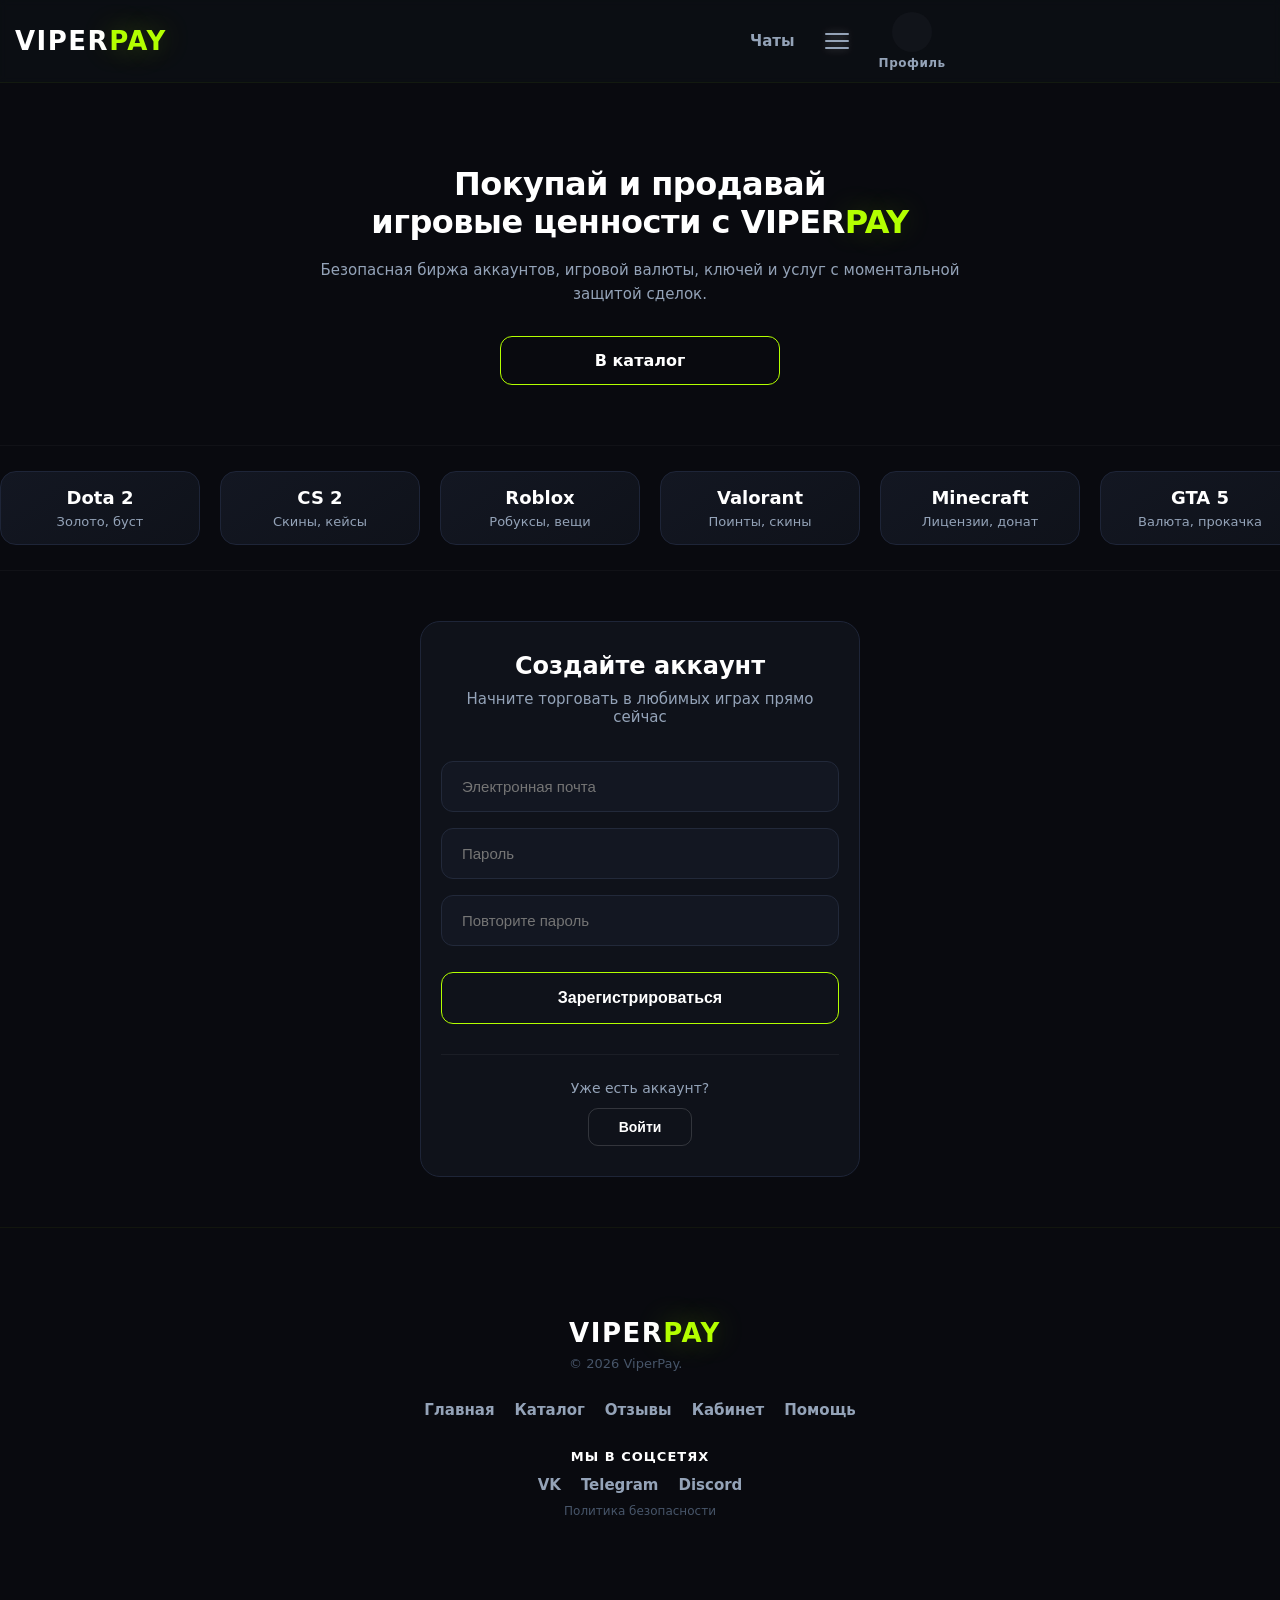
==== commit 957ecb71: "Update index.html" ====
--- a/index.html
+++ b/index.html
@@ -43,7 +43,7 @@
                     <a href="catalog.html"></a>
                     <a href="help.html" class="link">Помощь</a>
                     <a href="feedback.html" class="link">Отзывы</a>
-                    <a href="#about" class="link">О нас</a>
+                    <a href="about.html" class="link">О нас</a>
                 </div>
             </nav>
             
--- a/style.css
+++ b/style.css
@@ -1,4 +1,6 @@
-/* Общие настройки */
+/* ==========================================================================
+   1. ОБЩИЕ НАСТРОЙКИ И ПЕРЕМЕННЫЕ
+   ========================================================================== */
 * {
     margin: 0;
     padding: 0;
@@ -10,50 +12,224 @@
 }
 
 body {
-    background-color: #090a0f;
+    background-color: #090a0f; /* Чистый глубокий темный цвет без градиентов */
     color: #e2e8f0;
     font-family: system-ui, -apple-system, sans-serif;
     overflow-x: hidden;
     min-height: 100vh;
 }
 
-/* Шапка сайта (Точь-в-точь как в каталоге) */
 .header {
-    background-color: rgba(9, 10, 15, 0.85); 
-    backdrop-filter: blur(20px); 
-    -webkit-backdrop-filter: blur(20px); 
-    border-bottom: 1px solid rgba(255, 255, 255, 0.05);
+    background-color: rgba(17, 20, 26, 0.4); 
+    backdrop-filter: blur(3px); 
+    -webkit-backdrop-filter: blur(3px); 
+    border-bottom: 1px solid rgba(179, 255, 0, 0.05);
+    
     position: fixed;
     top: 0;
     left: 0;
-    width: 100%;
+    
+    /* ИСПОЛЬЗУЕМ 100vw вместо 100%, чтобы хедер учитывал полосу прокрутки точно так же, как футер */
+    width: 100vw; 
     z-index: 100;
 }
 
+
+/* Расталкиваем логотип влево, а элементы вправо */
 .header .wrap {
     max-width: 1400px;
     margin: 0 auto;
-    padding: 15px 30px; /* Слегка уменьшили отступы, чтобы было компактнее */
-    display: flex;
+    display: flex;
+    justify-content: space-between; 
+    align-items: center;
+    width: 100%;
+    box-sizing: border-box;
+}
+
+/* Правый блок: элементы идут ровно друг за другом */
+.header-right {
+    display: flex;
+    align-items: center;
+    gap: 30px; 
+    margin-left: 75%;
+}
+
+/* Ссылка Чаты — теперь это просто красивый чистый текст */
+.header-chats {
+    color: #94a3b8;
+    text-decoration: none;
+    font-weight: 600;
+    font-size: 15px;
+    transition: color 0.3s ease;
+    white-space: nowrap;
+}
+
+.header-chats:hover {
+    color: #b3ff00;
+}
+
+/* Кнопка бургера (три полоски) */
+.burger {
+    display: flex;
+    flex-direction: column;
     justify-content: space-between;
+    width: 24px;
+    height: 16px;
+    background: transparent;
+    border: none;
+    cursor: pointer;
+    z-index: 110; 
+    padding: 0;
+    flex-shrink: 0; 
+}
+
+.burger span {
+    display: block;
+    width: 100%;
+    height: 2px;
+    background-color: #94a3b8; 
+    box-shadow: 0 0 8px rgba(236, 236, 236, 0.322);
+    border-radius: 2px;
+    transition: all 0.3s ease;
+}
+
+.burger:hover span {
+    background-color: #b3ff00; 
+}
+
+/* Если меню уже открыто (активно), то крестик тоже горит зеленым */
+.burger.active span {
+    background-color: #b3ff00;
+    box-shadow: 0 0 10px #b3ff00;
+}
+
+/* Анимация превращения в крестик */
+.burger.active span:nth-child(1) { transform: translateY(7px) rotate(45deg); }
+.burger.active span:nth-child(2) { opacity: 0; transform: translateX(-5px); }
+.burger.active span:nth-child(3) { transform: translateY(-7px) rotate(-45deg); }
+
+/* Блок профиля (кружок + текст под ним) */
+.header-avatar-link {
+    text-decoration: none;
+    z-index: 110;
+    display: block;
+}
+
+.avatar-holder {
+    display: flex;
+    flex-direction: column;
     align-items: center;
-}
-
-.header .left {
-    display: flex;
+    gap: 4px; 
+}
+
+/* Простой CSS кружок под аватарку */
+.user-avatar-circle {
+    width: 40px;
+    height: 40px;
+    border-radius: 50%;
+    border: 2px solid rgba(179, 255, 0, 0);
+    background: #11141a;
+    transition: all 0.3s ease;
+}
+
+/* Текст Профиль строго под кружком */
+.avatar-label {
+    color: #94a3b8;
+    font-size: 12px;
+    font-weight: 600;
+    letter-spacing: 0.5px;
+    transition: color 0.3s ease;
+    white-space: nowrap;
+}
+
+/* Ховеры на профиль */
+.header-avatar-link:hover .user-avatar-circle {
+    border-color: #b3ff00;
+    box-shadow: 0 0 10px rgba(179, 255, 0, 0.4);
+}
+
+.header-avatar-link:hover .avatar-label {
+    color: #b3ff00;
+}
+
+.nav {
+    position: fixed;
+    top: 90px;
+    right: -340px; 
+    left: auto;
+    width: 300px;
+    height: auto;
+    max-height: calc(100vh - 110px);
+    background-color: #11141a;
+    border: 1px solid rgba(179, 255, 0, 0.08);
+    border-radius: 20px;
+    display: flex;
+    flex-direction: column;
+    justify-content: center;
     align-items: center;
-    gap: 40px; /* Уменьшили зазор между лого и меню на средних экранах */
-    width: 100%;
-    justify-content: space-between; /* Расталкивает логотип и ссылки по краям */
-}
-
+    z-index: 105;
+    opacity: 0;
+    pointer-events: none;
+    transition: transform 0.4s cubic-bezier(0.25, 1, 0.5, 1), opacity 0.3s ease;
+    box-shadow: -10px 0 30px rgba(0, 0, 0, 0.5);
+    padding: 30px 20px;
+}
+
+.nav.active {
+    opacity: 1;
+    pointer-events: all;
+    transform: translateX(-360px); 
+}
+
+.menu-links {
+    display: flex;
+    flex-direction: column;
+    align-items: center;
+    gap: 10px !important;
+}
+
+.nav .link {
+    color: #94a3b8;
+    text-decoration: none;
+    font-weight: 700;
+    font-size: 20px; 
+    transition: all 0.3s ease;
+    margin: 0 !important;
+    padding: 5px 0 !important;
+}
+
+.nav .link:hover {
+    color: #b3ff00;
+}
+
+.menu-links {
+    display: flex;
+    flex-direction: column;
+    align-items: center;
+    gap: 25px;
+}
+
+.nav .link {
+    color: #94a3b8;
+    text-decoration: none;
+    font-weight: 700;
+    font-size: 26px; 
+    transition: all 0.3s ease;
+}
+
+.nav .link:hover {
+    color: #b3ff00;
+}
+
+/* Логотип в шапке и футере с отступом 10px слева */
 .logo {
     font-size: 26px;
     font-weight: 900;
     color: #ffffff;
     text-decoration: none;
     letter-spacing: 1.5px;
-    flex-shrink: 0; /* Запрещаем логотипу сжиматься */
+    flex-shrink: 0; 
+    margin-left: 10px; /* Тот самый отступ 10px, чтобы не липло к краям */
 }
 
 .logo span {
@@ -61,11 +237,11 @@
     text-shadow: 0 0 30px rgba(179, 255, 0, 0.3);
 }
 
-/* Меню навигации */
+/* Меню навигации в шапке */
 .nav {
     display: flex;
-    gap: 25px; /* Чуть компактнее зазоры между ссылками */
-    flex-wrap: nowrap; /* Запрещаем перенос ссылок на вторую строку на ПК! */
+    gap: 25px; 
+    flex-wrap: nowrap; 
 }
 
 .link {
@@ -74,21 +250,22 @@
     font-weight: 600;
     font-size: 15px;
     transition: color 0.3s ease;
-    white-space: nowrap; /* Запрещаем тексту внутри ссылки биться на 2 строки */
+    white-space: nowrap; 
 }
 
 .link:hover {
     color: #b3ff00;
 }
 
-/* Контентная зона */
+/* ==========================================================================
+   3. ОСНОВНОЙ КОНТЕНТ (MAIN)
+   ========================================================================== */
 .main {
-    margin-top: 71px;
+    margin-top: 73px;
 }
 
 /* Секция Hero */
 .hero {
-    background: linear-gradient(180deg, #131722 0%, #090a0f 100%);
     padding: 120px 40px;
     text-align: center;
     border-bottom: 1px solid rgba(255, 255, 255, 0.03);
@@ -116,7 +293,7 @@
     line-height: 1.6;
 }
 
-/* Кнопка "В каталог" со сверхплавным расширением 0.7s */
+/* Кнопка "В каталог" */
 .btn-hero {
     display: inline-block;
     background: transparent;
@@ -140,7 +317,9 @@
     animation: pulse-neon 2s infinite alternate ease-in-out; 
 }
 
-/* Бегущая строка (Идеальная бесшовная анимация) */
+/* ==========================================================================
+   4. БЕГУЩАЯ СТРОКА (GAMES)
+   ========================================================================== */
 .games {
     width: 100%;
     padding: 40px 0;
@@ -189,20 +368,14 @@
     color: #94a3b8;
 }
 
-@keyframes scroll {
-    0% {
-        transform: translateX(0);
-    }
-    100% {
-        transform: translateX(-50%); 
-    }
-}
-
-/* Форма регистрация и авторизации */
+/* ==========================================================================
+   5. АВТОРИЗАЦИЯ И РЕГИСТРАЦИЯ (AUTH)
+   ========================================================================== */
 .auth {
-    background: linear-gradient(180deg, #090a0f 0%, #131722 100%);
-    padding: 90px 40px;
+    background-color: #090a0f; /* Заливаем чистым цветом сайта, чтобы убрать белесость */
+    padding: 90px 40px 120px 40px; 
     border-top: 1px solid rgba(255, 255, 255, 0.03);
+    position: relative;
 }
 
 .form-container {
@@ -246,7 +419,6 @@
     box-shadow: 0 0 20px rgba(179, 255, 0, 0.1);
 }
 
-/* Кнопка отправки формы */
 .submit {
     width: 100%;
     background: transparent;
@@ -269,7 +441,6 @@
     animation: pulse-neon 2s infinite alternate ease-in-out;
 }
 
-/* Переключалка на логин */
 .login-prompt {
     margin-top: 30px;
     border-top: 1px solid rgba(255, 255, 255, 0.05);
@@ -302,20 +473,50 @@
     animation: pulse-neon 2s infinite alternate ease-in-out;
 }
 
-/* Подвал сайта */
+/* ==========================================================================
+   6. ПОДВАЛ САЙТА (FOOTER)
+   ========================================================================== */
 .footer {
-    background-color: #090a0f;
-    border-top: 1px solid rgba(255, 255, 255, 0.05);
-    padding: 60px 40px;
-}
+    background-color: rgba(9, 10, 15, 0.15);
+    border-top: 1px solid rgba(179, 255, 0, 0.05); 
+    padding: 50px 0;
+    position: relative;
+    
+    /* Тоже явно задаем 100vw для полной синхронизации */
+    width: 100vw;
+}
+.header .wrap, .footer .wrap {
+    max-width: 1400px;
+    margin: 0 auto;
+    padding: 15px 30px; 
+    box-sizing: border-box; /* Защита от вылетов */
+}
+
 
 .footer .wrap {
     max-width: 1400px;
     margin: 0 auto;
+    padding: 0 30px; 
     display: flex;
     justify-content: space-between;
+    align-items: center; 
     gap: 40px;
-    flex-wrap: wrap;
+}
+
+/* Фиксируем блок логотипа в футере слева */
+.info {
+    flex-shrink: 0;
+    display: flex;
+    flex-direction: column;
+    align-items: flex-start;
+}
+
+/* Смещаем копирайт под логотипом, чтобы он тоже не лип */
+.copy {
+    margin-top: 8px;
+    font-size: 13px;
+    color: #475569;
+    margin-left: 10px; 
 }
 
 .footer h4 {
@@ -324,115 +525,175 @@
     font-weight: 700;
 }
 
+/* Левый блок футера (логотип жестко зафиксирован) */
 .info {
-    flex: 1;
-    min-width: 250px;
-}
-
-.copy {
-    margin-top: 15px;
-    font-size: 14px;
-    color: #64748b;
-}
-
-.pages {
-    flex: 1;
-    display: flex;
-    flex-direction: column;
-    gap: 12px;
-    min-width: 180px;
-}
-
-.pages a {
-    color: #94a3b8;
-    text-decoration: none;
-    font-size: 15px;
-    font-weight: 500;
-    transition: color 0.3s;
-}
-
-.pages a:hover {
-    color: #b3ff00;
-}
-
-.social {
-    flex: 1;
-    min-width: 250px;
-}
-
-.icons {
-    display: flex;
-    gap: 20px;
-    margin-bottom: 20px;
-}
-
-.icons a {
-    color: #b3ff00;
+    flex-shrink: 0;
+}
+
+/* Центральный блок: ссылки СТРОГО В СТРОКУ */
+.footer .pages {
+    display: flex;
+    flex-direction: row; 
+    gap: 30px; 
+    justify-content: center;
+    align-items: center;
+    flex-grow: 1; 
+}
+
+.footer .pages a {
+    color: #94a3b8;
     text-decoration: none;
     font-size: 15px;
     font-weight: 600;
-}
-
+    transition: color 0.3s ease, transform 0.3s ease;
+    white-space: nowrap;
+}
+
+.footer .pages a:hover {
+    color: #b3ff00;
+    transform: translateY(-1px);
+}
+
+/* Правый блок футера */
+.social {
+    display: flex;
+    flex-direction: column;
+    align-items: flex-end; 
+    gap: 10px;
+    flex-shrink: 0;
+}
+
+.footer .social h4 {
+    color: #ffffff;
+    font-size: 13px;
+    text-transform: uppercase;
+    letter-spacing: 1px;
+    margin-bottom: 2px;
+}
+
+.icons {
+    display: flex;
+    gap: 20px;
+    margin-bottom: 0; 
+}
+
+.icons a {
+    color: #94a3b8; /* Спокойный серый цвет в тон тексту страниц */
+    text-decoration: none;
+    font-size: 15px;
+    font-weight: 600;
+    transition: color 0.3s ease, text-shadow 0.3s ease, transform 0.3s ease;
+}
+
+.icons a:hover {
+    color: #b3ff00; /* При наведении взрывается фирменным кислотным */
+    text-shadow: 0 0 15px rgba(179, 255, 0, 0.6); /* Аккуратный неоновый отсвет */
+    transform: translateY(-2px); /* Легкий интерактивный подскок вверх */
+}
 .policy {
-    font-size: 14px;
-    color: #64748b;
+    font-size: 12px;
+    color: #475569;
     text-decoration: none;
     transition: color 0.3s;
 }
 
 .policy:hover {
-    color: #b3ff00;
-}
-
-/* Анимация пульсации тени */
+    color: #94a3b8;
+}
+
+/* ==========================================================================
+   7. АНИМАЦИИ И МОБИЛЬНАЯ АДАПТАЦИЯ (Окончание файла)
+   ========================================================================== */
+@keyframes scroll {
+    0% { transform: translateX(0); }
+    100% { transform: translateX(-100%); } 
+}
+
 @keyframes pulse-neon {
-    0% {
-        box-shadow: 0 0 10px rgba(179, 255, 0, 0.3), inset 0 0 5px rgba(179, 255, 0, 0.2);
-    }
-    100% {
-        box-shadow: 0 0 25px rgba(179, 255, 0, 0.8), inset 0 0 10px rgba(179, 255, 0, 0.4);
-    }
-}
-
-/* --- МОБИЛЬНАЯ АДАПТАЦИЯ --- */
-@media (max-width: 768px) {
+    0% { box-shadow: 0 0 10px rgba(179, 255, 0, 0.3), inset 0 0 5px rgba(179, 255, 0, 0.2); }
+    100% { box-shadow: 0 0 25px rgba(179, 255, 0, 0.8), inset 0 0 10px rgba(179, 255, 0, 0.4); }
+}
+
+/* ==========================================================================
+   ПОЛНЫЙ И ИСПРАВЛЕННЫЙ АДАПТИВ ДЛЯ МОБИЛОК (768px)
+   ========================================================================== */
+@media (max-width: 1787px) {
+    /* Шапка сайта */
     .header .wrap {
-        padding: 15px 20px;
+        padding: 12px 5px !important; /* Уменьшили отступ с 20px до 5px, чтобы элементы ушли к краям дисплея */
+        width: 100%;
+        box-sizing: border-box;
     }
     
     .header .left {
-        flex-direction: row; /* Не ломаем флекс на мобках */
-        justify-content: flex-start;
-    }
-
-    /* Мобильное меню выносится в нижний фиксированный слой */
+        flex-direction: row; 
+        justify-content: space-between;
+        align-items: center;
+    }
+
+    /* Жестко двигаем элементы хедера вправо на мобилках */
+    .header-right {
+        margin-left: 20% !important; 
+    }
+
+    /* Идеальная выезжающая рамочка меню на мобилках */
     .nav {
         position: fixed;   
-        top: 61px; /* Сдвинули чуть выше, так как уменьшили паддинг хедера */
-        left: 0;
-        width: 100%;       
+        top: 80px; 
+        right: -290px;
+        left: auto;
+        width: 260px;       
+        height: auto;
+        max-height: calc(100vh - 100px);
+        padding: 30px 20px; 
+        background-color: rgba(9, 10, 15, 0.95);
+        backdrop-filter: blur(15px);
+        -webkit-backdrop-filter: blur(15px);
+        border: 1px solid rgba(255, 255, 255, 0.05);
+        border-radius: 20px;
+        z-index: 105;
         display: flex;
-        gap: 20px;         
-        padding: 15px 24px; 
-        background-color: #090a0f; 
-        border-bottom: 1px solid rgba(255, 255, 255, 0.05);       
-        overflow-x: auto; 
-    }
-
-    .nav::-webkit-scrollbar {
-        display: none;
-    }
-
+        flex-direction: column;
+        justify-content: center;
+        align-items: center;
+        gap: 30px;
+        opacity: 0;
+        pointer-events: none;
+        transition: transform 0.4s cubic-bezier(0.25, 1, 0.5, 1), opacity 0.3s ease;
+        box-shadow: -10px 0 30px rgba(0, 0, 0, 0.5);
+    }
+
+    /* Состояние выезда меню на мобилках */
+    .nav.active {
+        opacity: 1;
+        pointer-events: all;
+        transform: translateX(-305px); 
+    }
+
+    .nav .link {
+        font-size: 18px;
+    }
+    
+    .menu-links {
+        display: flex;
+        flex-direction: column;
+        align-items: center;
+        gap: 20px;
+    }
+
+    /* Контентная зона */
     .main {
-        margin-top: 120px;
-    }
-
+        margin-top: 105px;
+    }
+
+    /* Секция Hero */
     .hero {
         padding: 60px 20px;
     }
 
     .hero h1 {
         font-size: 32px;
+        margin-bottom: 16px;
     }
 
     .hero p {
@@ -440,26 +701,57 @@
         margin-bottom: 30px;
     }
 
+    .btn-hero {
+        width: 100%;
+        max-width: 280px;
+        padding: 14px 24px;
+    }
+    
+    .btn-hero:hover {
+        padding: 14px 30px; 
+    }
+
+    /* Бегущая строка */
+    .games {
+        padding: 25px 0;
+    }
+    
+    .games .item {
+        min-width: 200px;
+        padding: 15px 20px;
+    }
+
+    /* Авторизация */
     .auth {
-        padding: 60px 16px;
+        padding: 50px 20px;
     }
 
     .form-container {
         padding: 30px 20px;
+        border-radius: 20px;
     }
 
     .auth h1 {
         font-size: 24px;
     }
 
-    .footer {
+    /* Подвал сайта */
+    .footer .wrap {
+        flex-direction: column;
+        text-align: center;
+        gap: 30px;
         padding: 40px 20px;
     }
 
-    .footer .wrap {
+    .footer .pages {
         flex-direction: row;
-        justify-content: space-between;
+        flex-wrap: wrap; 
+        justify-content: center;
         gap: 20px;
     }
-}
-
+
+    .footer .social {
+        align-items: center;
+    }
+}
+
